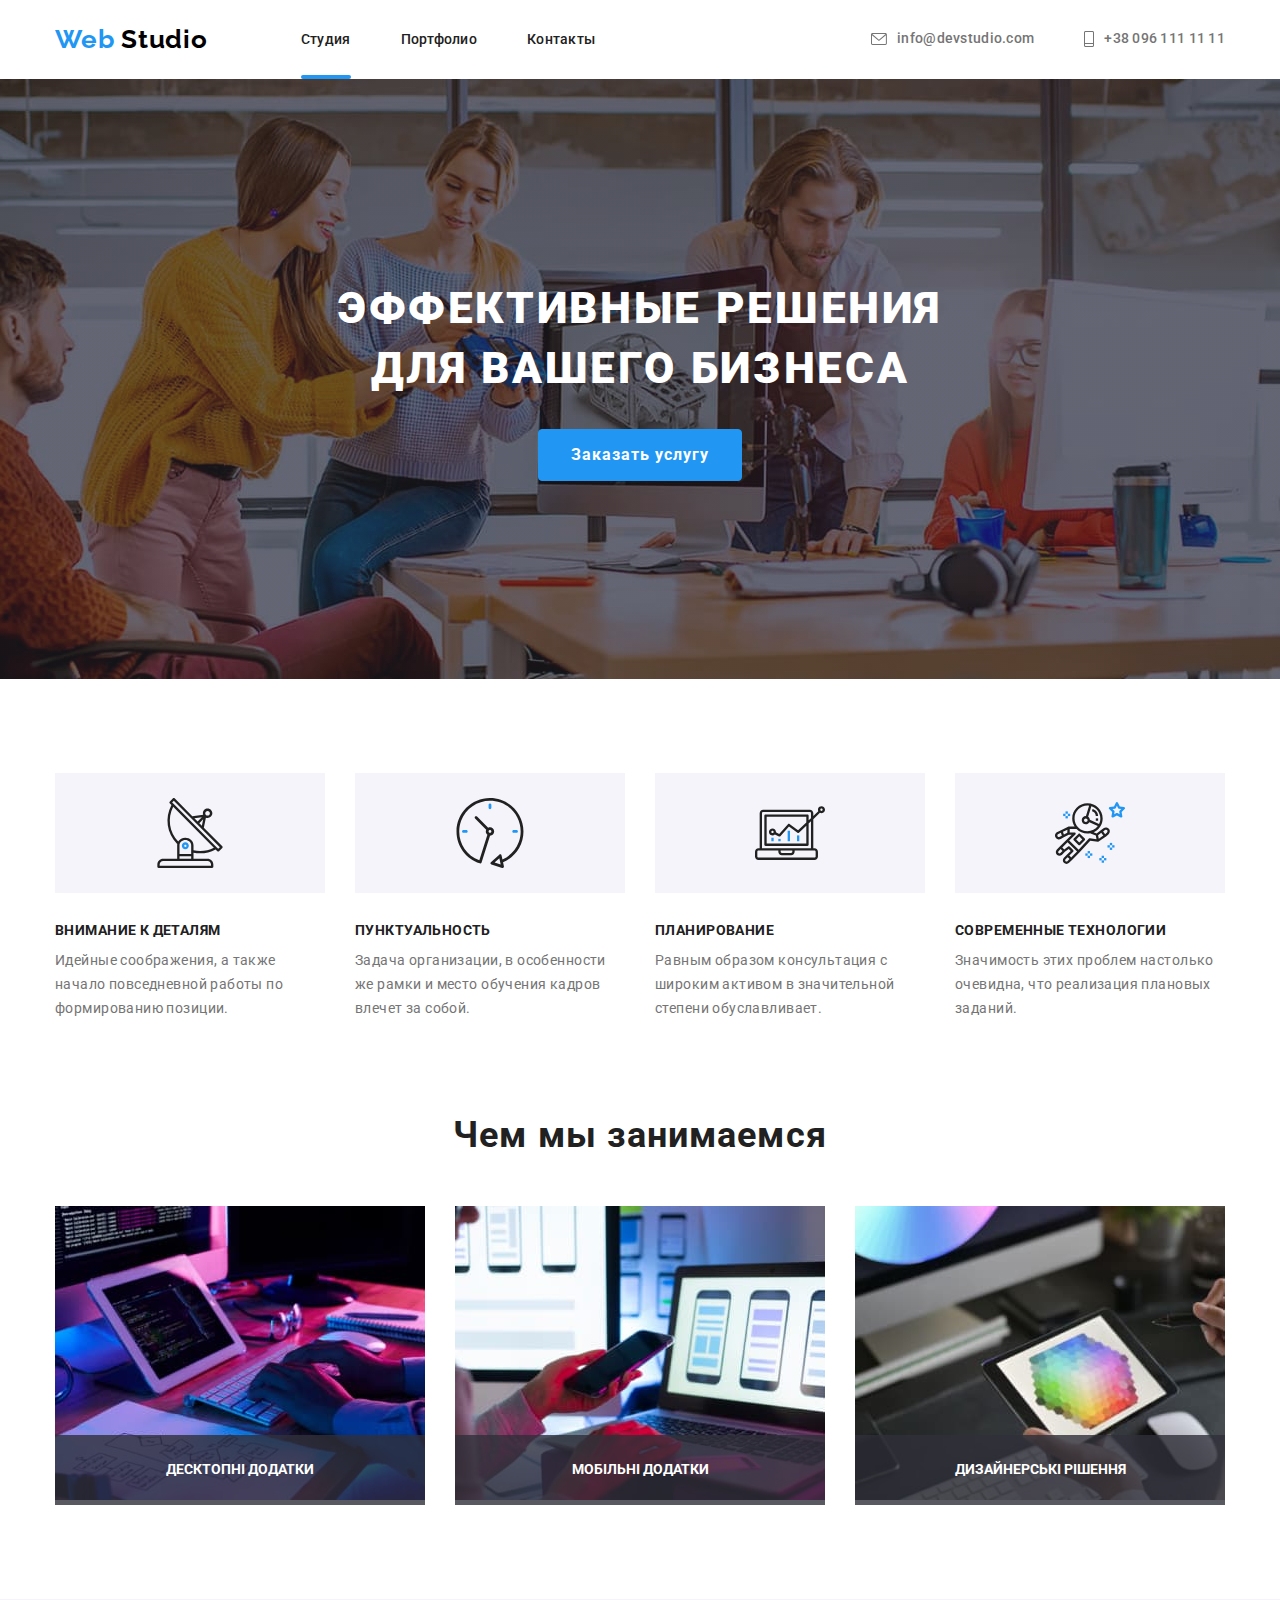
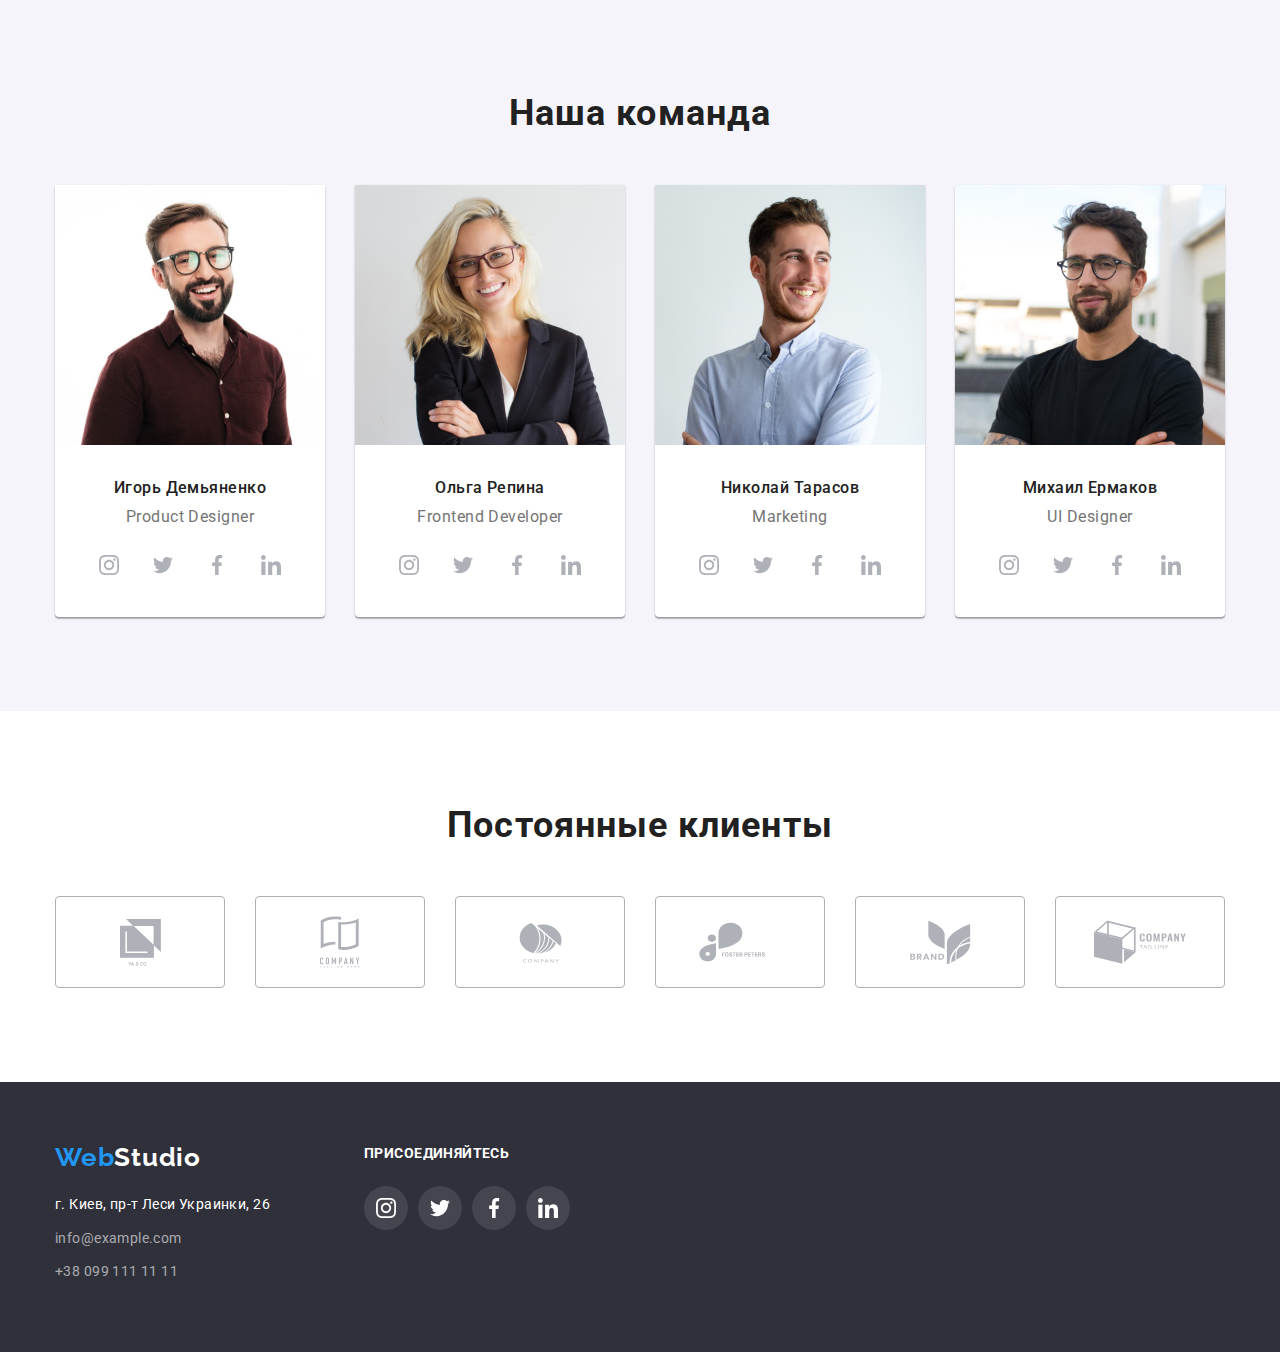
==== index.html @ 7e15a4eb "work with sass" ====
<!DOCTYPE html>
<html lang="ru">
<head>
    <meta charset="UTF-8">
    <meta http-equiv="X-UA-Compatible" content="IE=edge">
    <meta name="viewport" content="width=device-width, initial-scale=1.0">
    <title>Document</title>
    <link rel="preconnect" href="https://fonts.googleapis.com">
    <link rel="preconnect" href="https://fonts.gstatic.com" crossorigin>
    <link href="https://fonts.googleapis.com/css2?family=Raleway:wght@700&family=Roboto:wght@400;500;700;900&display=swap"
        rel="stylesheet">
    <link rel="stylesheet" href="https://cdnjs.cloudflare.com/ajax/libs/modern-normalize/1.1.0/modern-normalize.min.css">

    <link rel="stylesheet" href="./css/main.min.css">
    <link rel="stylesheet" href="./css/styles.css">
    <!-- <link rel="stylesheet" href="./sass/_header.scss">
    <link rel="stylesheet" href="./sass/main.scss">
    <link rel="stylesheet" href="./sass/_footer.scss"> -->
</head>
<body class="font">
    <header class="page-header">
        <div class="container page-header-container">
            <nav class="page-nav">
            
                <a class="link logo" href="index.html">Web <span class="logo-accent">Studio</span></a>
            
                <ul class="list menu ">
                    <li class="menu-item">
                        <a class="link menu-link menu-link-hover" href="index.html">Студия</a>
                    </li>
                    <li class="menu-item">
                        <a class="link menu-link" href="portfolio.html">Портфолио</a>
                    </li>
                    <li class="menu-item">
                        <a class="link menu-link" href="">Контакты</a>
                    </li>
                </ul>
            
            </nav>
            
            <ul class="list menu-address">
                <li class="menu-address-item">
                    <a class="link contact-item" href="mailto:info@devstudio.com"> <svg class="mail-icon" width="16" height="12">
                        <use href="./images/sprite.svg#icon-envelope-hover"></use>
                    </svg> info@devstudio.com
                        
                    </a>
                </li>
                <li>
                    <a class="link contact-item" href="tel:+380961111111"> <svg class="phone-icon" width="10" height="16">
                        <use href="./images/sprite.svg#icon-Vector"></use>
                    </svg>+38 096 111 11 11
                        
                    </a>
                </li>
            </ul>
        </div>
        
    
    
    </header>

    <main>
        

        <section class="hero hero-backgroung-color">
            <div class="container">
                <h1 class="hero-title">Эффективные решения для вашего бизнеса</h1>
                <button class="model-btn" type="button" data-modal-open>Заказать услугу</button>
            </div>
            
        </section>

        <section class="advantages-section">
            <div class="container">
                <h2 hidden class="section-main-title">Преимущества</h2>
                <ul class="list advantages-main-list">
                    <li class="advantages-list icon-network">
                        <h3 class="advantages-title">Внимание к деталям</h3>
                        <p class="advantages-text">Идейные соображения, а также начало повседневной работы по формированию позиции.
                        </p>
                    </li>
                    <li class="advantages-list icon-clock">
                        <h3 class="advantages-title">Пунктуальность</h3>
                        <p class="advantages-text">Задача организации, в особенности же рамки и место обучения кадров влечет за
                            собой.</p>
                    </li>
                    <li class="advantages-list icon-notebook">
                        <h3 class="advantages-title">Планирование</h3>
                        <p class="advantages-text">Равным образом консультация с широким активом в значительной степени
                            обуславливает.</p>
                    </li>
                    <li class="advantages-list icon-astronaut">
                        <h3 class="advantages-title">Современные технологии</h3>
                        <p class="advantages-text">Значимость этих проблем настолько очевидна, что реализация плановых заданий.</p>
                    </li>
                </ul>
            </div>
         
        </section>
       

        <section class="duties-section">
            <div class="container">
                <h2 class="section-main-title">Чем мы занимаемся</h2>
                <ul class="list duties-list">

                    <li class="what-we-do">
                        <div class="what-we-do1">
                            <img src="./images/services/on-paper.jpg" alt="на бумаге" width="370" height="294">
                            <p class="what-we-do-overlay">
                                Десктопні додатки
                            </p>
                        </div>
                       
                    </li>


                    <li class="what-we-do">
                        <div class="what-we-do1">
                            <img src="./images/services/on-notebook.jpg" alt="на ноутбуке" width="370" height="294">
                            <p class="what-we-do-overlay">
                            Мобільні додатки
                            </p>
                        </div>
                        
                        
                    </li>



                    <li class="what-we-do">
                        <div class="what-we-do1">
                            <img src="./images/services/on-tablet.jpg" alt="на планшете" width="370" height="294">
                            <p class="what-we-do-overlay">
                                Дизайнерські рішення
                            </p>
                        </div>
                       
                    </li>
                </ul>
            </div>
            
        </section>

        <section class="team-section section">
            <div class="container">
                <h2 class="section-main-title">Наша команда</h2>
                <ul class="list team-list">
                    <li class="team-list-shadow">
                        <img class="team-img" src="./images/team/igor-demyanenko.jpg" alt="фото игорь демьяненко" width="270" height="260">
                        <div class="team-description">
                            <h3 class="team-title">Игорь Демьяненко</h3>
                            <p class="job-title" lang="en">Product Designer</p>
                            <ul class="social-list list">
                                <li class="social-list-item">
                                    <a href="" class="social-list-link">
                                        <svg class="social-list-icon" width="20" height="20">
                                            <use href="./images/sprite.svg#icon-instagram-2"></use>
                                        </svg>
                                    </a>
                                </li>
                                <li class="social-list-item">
                                    <a href="" class="social-list-link">
                                        <svg class="social-list-icon" width="20" height="20">
                                            <use href="./images/sprite.svg#icon-twitter-1"></use>
                                        </svg>
                                    </a>
                                </li>
                                <li class="social-list-item">
                                    <a href="" class="social-list-link">
                                        <svg class="social-list-icon" width="20" height="20">
                                            <use href="./images/sprite.svg#icon-facebook-1"></use>
                                        </svg>
                                    </a>
                                </li>
                                <li class="social-list-item">
                                    <a href="" class="social-list-link">
                                        <svg class="social-list-icon" width="20" height="20">
                                            <use href="./images/sprite.svg#icon-linkedin-1"></use>
                                        </svg>
                                    </a>
                                </li>
                            </ul>
                        </div>
                    </li>
                    <li class="team-list-shadow">
                        <img class="team-img" src="./images/team/olga-repina.jpg" alt="фото ольга репина" width="270" height="260">
                        <div class="team-description">
                            <h3 class="team-title">Ольга Репина</h3>
                            <p class="job-title" lang="en">Frontend Developer</p>
                            <ul class="social-list list">
                                <li class="social-list-item">
                                    <a href="" class="social-list-link">
                                        <svg class="social-list-icon" width="20" height="20">
                                            <use href="./images/sprite.svg#icon-instagram-2"></use>
                                        </svg>
                                    </a>
                                </li>
                                <li class="social-list-item">
                                    <a href="" class="social-list-link">
                                        <svg class="social-list-icon" width="20" height="20">
                                            <use href="./images/sprite.svg#icon-twitter-1"></use>
                                        </svg>
                                    </a>
                                </li>
                                <li class="social-list-item">
                                    <a href="" class="social-list-link">
                                        <svg class="social-list-icon" width="20" height="20">
                                            <use href="./images/sprite.svg#icon-facebook-1"></use>
                                        </svg>
                                    </a>
                                </li>
                                <li class="social-list-item">
                                    <a href="" class="social-list-link">
                                        <svg class="social-list-icon" width="20" height="20">
                                            <use href="./images/sprite.svg#icon-linkedin-1"></use>
                                        </svg>
                                    </a>
                                </li>
                            </ul>
                        </div>
                    </li>
                    <li class="team-list-shadow">
                        <img class="team-img" src="./images/team/nikolay-tarasov.jpg" alt="фото николаи тарасов" width="270" height="260">
                        <div class="team-description">
                            <h3 class="team-title">Николай Тарасов</h3>
                            <p class="job-title" lang="en">Marketing</p>
                            <ul class="social-list list">
                                <li class="social-list-item">
                                    <a href="" class="social-list-link">
                                        <svg class="social-list-icon" width="20" height="20">
                                            <use href="./images/sprite.svg#icon-instagram-2"></use>
                                        </svg>
                                    </a>
                                </li>
                                <li class="social-list-item">
                                    <a href="" class="social-list-link">
                                        <svg class="social-list-icon" width="20" height="20">
                                            <use href="./images/sprite.svg#icon-twitter-1"></use>
                                        </svg>
                                    </a>
                                </li>
                                <li class="social-list-item">
                                    <a href="" class="social-list-link">
                                        <svg class="social-list-icon" width="20" height="20">
                                            <use href="./images/sprite.svg#icon-facebook-1"></use>
                                        </svg>
                                    </a>
                                </li>
                                <li class="social-list-item">
                                    <a href="" class="social-list-link">
                                        <svg class="social-list-icon" width="20" height="20">
                                            <use href="./images/sprite.svg#icon-linkedin-1"></use>
                                        </svg>
                                    </a>
                                </li>
                            </ul>
                        </div>
                    </li>
                    <li class="team-list-shadow">
                        <img class="team-img" src="./images/team/mikhail-ermakov.jpg" alt="фото михаил ермаков" width="270" height="260">
                        <div class="team-description">
                            <h3 class="team-title">Михаил Ермаков</h3>
                            <p class="job-title" lang="en">UI Designer</p>
                            <ul class="social-list list">
                                <li class="social-list-item">
                                    <a href="" class="social-list-link">
                                        <svg class="social-list-icon" width="20" height="20">
                                            <use href="./images/sprite.svg#icon-instagram-2"></use>
                                        </svg>
                                    </a>
                                </li>
                                <li class="social-list-item">
                                    <a href="" class="social-list-link">
                                        <svg class="social-list-icon" width="20" height="20">
                                            <use href="./images/sprite.svg#icon-twitter-1"></use>
                                        </svg>
                                    </a>
                                </li>
                                <li class="social-list-item">
                                    <a href="" class="social-list-link">
                                        <svg class="social-list-icon" width="20" height="20">
                                            <use href="./images/sprite.svg#icon-facebook-1"></use>
                                        </svg>
                                    </a>
                                </li>
                                <li class="social-list-item">
                                    <a href="" class="social-list-link">
                                        <svg class="social-list-icon" width="20" height="20">
                                            <use href="./images/sprite.svg#icon-linkedin-1"></use>
                                        </svg>
                                    </a>
                                </li>
                            </ul>
                        </div>
                    </li>
                </ul>
            </div>
            
        </section>


        <section class="clients-section">
            <div class="container">
                <h2 class="section-main-title">Постоянные клиенты</h2>
                <ul class="clients-list list">
                    <li class="clients-list-logo">
                        <a href="" class="clients-list-link">
                            <svg class="clients-list-icon" width="41" height="47">
                                <use href="./images/sprite.svg#icon-Union"></use>
                            </svg>
                        </a>
                    </li>
                    <li class="clients-list-logo">
                        <a href="" class="clients-list-link">
                            <svg class="clients-list-icon" width="40" height="52">
                                <use href="./images/sprite.svg#icon-group"></use>
                            </svg>
                        </a>
                    </li>
                    <li class="clients-list-logo">
                        <a href="" class="clients-list-link">
                            <svg class="clients-list-icon" width="43" height="41">
                                <use href="./images/sprite.svg#icon-group-1"></use>
                            </svg>
                        </a>
                    </li>
                    <li class="clients-list-logo">
                        <a href="" class="clients-list-link">
                            <svg class="clients-list-icon" width="84" height="40">
                                <use href="./images/sprite.svg#icon-group-2"></use>
                            </svg>
                        </a>
                    </li>
                    <li class="clients-list-logo">
                        <a href="" class="clients-list-link">
                            <svg class="clients-list-icon" width="63" height="45">
                                <use href="./images/sprite.svg#icon-group-3"></use>
                            </svg>
                        </a>
                    </li>
                    <li class="clients-list-logo">
                        <a href="" class="clients-list-link">
                            <svg class="clients-list-icon" width="94" height="44">
                                <use href="./images/sprite.svg#icon-Object"></use>
                            </svg>
                        </a>
                    </li>
                </ul>
            </div>
            
        </section>

    </main>


    <footer class="color">
        <div class="container container-footer">
            <div class="container-footer-list">
                <a class="link logo logo-footer" href="index.html">Web<span class="logo-accent-footer">Studio</span></a>
                
                <address>
                    <ul class="list">
                
                        <li class="list-footer">
                            <a class="link address" href="https://goo.gl/maps/79wJ6iFCeuB7EtHP7" target="_blank" rel="noopener noreferrer">г. Киев, пр-т Леси
                                Украинки, 26</a>
                        </li>
                        <li class="list-footer">
                            <a class="link contact-phone-number" href="mailto:info@example.com">info@example.com</a>
                        </li>
                        <li class="list-footer">
                            <a class="link contact-phone-number" href="tel:+380991111111">+38 099 111 11 11</a>
                        </li>
                    </ul>
                </address>
            </div>

            <div class="container-footer-icons">
                <h3 class="footer-title">присоединяйтесь</h3>
                <ul class="footer-social-list list">
                    <li class="footer-social-item">
                        <a href="" class="footer-social-link">
                            <svg class="footer-social-icon" width="20" height="20">
                                <use href="./images/sprite.svg#icon-instagram-2"></use>
                            </svg>
                        </a>
                    </li>
                    <li class="footer-social-item">
                        <a href="" class="footer-social-link">
                            <svg class="footer-social-icon" width="20" height="20">
                                <use href="./images/sprite.svg#icon-twitter-1"></use>
                            </svg>
                        </a>
                    </li>
                    <li class="footer-social-item">
                        <a href="" class="footer-social-link">
                            <svg class="footer-social-icon" width="20" height="20">
                                <use href="./images/sprite.svg#icon-facebook-1"></use>
                            </svg>
                        </a>
                    </li>
                    <li class="footer-social-item">
                        <a href="" class="footer-social-link">
                            <svg class="footer-social-icon" width="20" heigth="20"> 
                                <use href="./images/sprite.svg#icon-linkedin-1"></use>
                            </svg>
                        </a>
                    </li>
                </ul>
            </div>
            
        </div>


        
        
        
       
    </footer>


<div class="backdrop is-hidden" data-modal>
    <div class="modal">
        <button type="button" class="modal-close-btn" data-modal-close>
            <svg class="modal-close-btn-icon" width="11" height="11">
                <use href="./images/sprite.svg#icon-Vector-1"></use>
            </svg>
        </button>
        <form class="modal-form">
            <p class="modal-form-text">Залиште свої дані, ми вам передзвонимо</p>
            <label class="modal-form-field">
                <span class="modal-form-input-desc">Ім'я</span>
                <span class="modal-form-input-wrapper">
                    <input type="text" name="user-name" class="modal-form-input" required pattern="^[a-zA-Za-яА-Я]+" minlength="2">
                    <svg class="modal-form-icon" width="12" height="12">
                        <use href="./images/sprite.svg#icon-name-icon-final"></use>
                    </svg>
                </span>
            </label>
            <label class="modal-form-field">
                <span class="modal-form-input-desc">Телефон</span>
               <span class="modal-form-input-wrapper">
                    <input type="tel" name="user-phone" class="modal-form-input" required pattern="[0-9]{3}-[0-9]{3}-[0-9]{2}-[0-9]{2}"
                        title="xxx-xxx-xx-xx">
                    <svg class="modal-form-icon" width="13" height="13">
                        <use href="./images/sprite.svg#icon-phone-icon"></use>
                    </svg>
                </span>
            </label>
            <label class="modal-form-field">
                <span class="modal-form-input-desc">Пошта</span>
                <span class="modal-form-input-wrapper">
                    <input type="mail" name="user-mail" class="modal-form-input" required>
                    <svg class="modal-form-icon" width="15" height="12">
                        <use href="./images/sprite.svg#icon-mail-icon"></use>
                    </svg>
                </span>
            </label>
            <label class="modal-form-field">
                <span class="modal-form-input-desc">Коментар</span>
                <textarea 
                name="user-message"   
                class="modal-form-message" 
                placeholder="Bведіть текст"></textarea>
            </label>
            <input id="user-policy" type="checkbox" name="user-policy" class="modal-form-check visually-hidden">
            <label for="user-policy" class="modal-form-check-desc"><span class="modal-form-decs-policy">Погоджуюся з розсилкою та приймаю&nbsp;</span>  <a class="modal-form-desc-policy-link" href="">Умови договору</a> </label>
            <button type="submit" class="modal-form-submit">Відправити</button>
        </form>
    </div>
</div>



<script src="./css/js/model.js"></script>


</body>
</html>
---- css/main.min.css ----
.visually-hidden{position:absolute;width:1px;height:1px;margin:-1px;padding:0;overflow:hidden;border:0;clip:rect(0 0 0)}.list{list-style:none}.link{text-decoration:none}h1,h2,h3,h4,p{margin-top:0;margin-bottom:0}ul,ol{margin-bottom:0;margin-top:0;padding-left:0}button{cursor:pointer}.container{width:1200px;margin-left:auto;margin-right:auto;padding-left:15px;padding-right:15px}.model-btn{font-style:normal;font-weight:700;font-size:16px;line-height:30px;letter-spacing:0.06em;background:#2196F3;color:#FFFFFF;border-radius:4px;border:1px solid #2196F3;cursor:pointer;padding-left:32px;padding-right:32px;padding-top:10px;padding-bottom:10px;transition:background-color 250ms cubic-bezier(0.4, 0, 0.2, 1),color 250ms cubic-bezier(0.4, 0, 0.2, 1),box-shadow 0px 4px 4px rgba(0,0,0,0.15)}.model-btn:hover,.model-btn:focus{background-color:#188CE8;color:white;box-shadow:0px 4px 4px rgba(0,0,0,0.15);border-radius:4px}
/*# sourceMappingURL=main.min.css.map */
---- css/styles.css ----
/* header */

.font {
font-family: 'Roboto', sans-serif;
}

.page-header-container {
    display: flex;
    align-items: center;
    padding-top: 24px;
    padding-bottom: 24px;
}

.page-header-portfolio {
    border: 1px solid #ECECEC;
}

.page-nav {
    display: flex;
    align-items: center;
}

.menu {
    display: flex;
    align-items: center;
}

.menu-item:not(:last-child) {
    margin-right: 50px;
}



.logo {
    font-family: 'Raleway',sans-serif;
    font-style: normal;
    font-weight: 700;
    font-size: 26px;
    line-height: 1.19;
    letter-spacing: 0.03em;
    color: #2196F3;
    margin-right: 93px;
}

.logo-accent {
    
        font-style: normal;
        font-weight: 700;
        font-size: 26px;
        line-height: 1.19;
        letter-spacing: 0.03em;
        color: #000000;
}

.menu-link {
    position: relative;
        font-style: normal;
        font-weight: 500;
        font-size: 14px;
        line-height: 1.14;
        letter-spacing: 0.02em;
        color: #212121;
        transition: color 250ms cubic-bezier(0.4, 0, 0.2, 1);
        padding-top: 32px;
        padding-bottom: 32px;

}

.menu-link::after {
    position: absolute;
    opacity: 0;
    content: "";
    width: 100%;
    height: 4px;
    border-radius: 2px;
    bottom: 0;
    left: 0;
    background-color: #2196F3;
    transition: opacity 250ms cubic-bezier(0.4, 0, 0.2, 1);

}

.menu-link:hover,
.menu-link:focus {
    color: #2196F3;
}

.menu-link-hover::after {
    opacity: 1;
}



.contact-phone-number-header {
    
    font-family: 'Roboto';
        font-style: normal;
        font-weight: 500;
        font-size: 14px;
        line-height: 16px;
        letter-spacing: 0.02em;
        color: #757575;
}



.contact-item {
display: flex;
    align-items: center;
    font-style: normal;
    font-weight: 500;
    font-size: 14px;
    line-height: 1.14;
    letter-spacing: 0.02em;
    color: #757575;
    transition: color 250ms cubic-bezier(0.4, 0, 0.2, 1);
}

.contact-item:hover,
.contact-item:focus {
    color: #2196F3;
}

.menu-address {
    margin-left: auto;
    display: flex;
    align-items: center;  
 
}

.menu-address-item {
    display: flex;
}

.menu-address :not(:last-child) {
    margin-right: 50px;
}


.mail-icon {
    margin-right: 10px;
    fill: currentColor
}

.phone-icon {
    margin-right: 10px;
    fill: currentColor     
}

/* Modal window */

.backdrop {
    position: fixed;
    top: 0;
    left: 0;
    /* position: fixed;
    top: 50%;
    left: 50%; */
    z-index: 100;

    width: 100%;
    height: 100%;
    /* transform: translate(-50%, -50%); */
   

    background-color: rgba(0, 0, 0, 0.2);
    transition: opacity 250ms cubic-bezier(0.4, 0, 0.2, 1),
    visibility 250ms cubic-bezier(0.4, 0, 0.2, 1);
    
  
}

.backdrop.is-hidden {
    opacity: 0;
    pointer-events: none;
    visibility: hidden;
}

.modal {
    position: absolute;
    top: 50%;
    left: 50%;
    transform: translate(-50%, -50%);
    width: 528px;
    height: 581px;
    background-color: #FFFFFF;
    box-shadow: 0px 1px 3px rgba(0, 0, 0, 0.12), 0px 1px 1px rgba(0, 0, 0, 0.14), 0px 2px 1px rgba(0, 0, 0, 0.2);
    border-radius: 4px;
    padding: 40px;
}

.modal-close-btn {
    position: absolute;
    top: 8px;
    right: 8px;
    display: flex;
    justify-content: center;
    align-items: center;
    width: 30px;
    height: 30px;
    border-radius: 50%;
    background: transparent;
    border: 1px solid rgba(0, 0, 0, 0.1);
    padding: 0;
}



.modal-close-btn:hover .modal-close-btn-icon,
.modal-close-btn:focus .modal-close-btn-icon {
    fill: #2196F3;
}

.modal-close-btn-icon {
    transition: fill 250ms cubic-bezier(0.4, 0, 0.2, 1);
}

.modal-form {
    display: flex;
    flex-direction: column;
}

.modal-form-text {
    font-family: 'Roboto';
        font-style: normal;
        font-weight: 700;
        font-size: 20px;
        line-height: 1.1;
        text-align: center;
        letter-spacing: 0.03em;
        color: #212121;
        margin-bottom: 12px;
}

.modal-form-message {
    font-family: 'Roboto';
    font-style: normal;
    font-weight: 400;
    font-size: 12px;
    line-height: 1.1;
    letter-spacing: 0.01em;
    resize: none;
    width: 100%;
    height: 120px;
    padding-left: 16px;
    padding-top: 12px;
    border: 1px solid rgba(33, 33, 33, 0.2);
    border-radius: 4px;
    transition: opacity 250ms cubic-bezier(0.4, 0, 0.2, 1),
            visibility 250ms cubic-bezier(0.4, 0, 0.2, 1);
}

.modal-form-message:focus {
    outline: none;
    border-color: #2196F3;
}

.modal-form-message::placeholder {
    color: rgba(117, 117, 117, 0.5);
}

.modal-form-check-desc::before {
    display: block;
    width: 16px;
    height: 15px;
    content: "";
    /* background: #2196F3; */
    border-radius: 2px;
    cursor: pointer;
    margin-left: 12px;
    margin-right: 7px;
    outline: 1px solid rgba(33, 33, 33, 0.2);
        border-radius: 4px;
    
}

.modal-form-check:checked + .modal-form-check-desc::before {
    background-color:#2196F3;
    background-image: url(../images/icons/check.svg);
    background-repeat: no-repeat;
    background-position: center;
    background-size: 11px 8px;
    
}

.modal-form-check:focus + .modal-form-check-desc::before {
    outline: 1px solid rgba(33, 33, 33, 0.2);
    border-radius: 4px;
}
   

/* .visually-hidden {
    position: absolute;
    width: 1px;
    height: 1px;
    margin: -1px;
    padding: 0;
    overflow: hidden;
    border: 0;
    clip: rect(0 0 0);
} */

.modal-form-check-desc {
    display: flex;
    align-items: center;
    margin-bottom: 30px;

}


.modal-form-decs-policy {
    font-family: 'Roboto';
        font-style: normal;
        font-weight: 400;
        font-size: 14px;
        line-height: 24px;
        /* identical to box height, or 171% */
    
        letter-spacing: 0.03em;
    
        color: #757575;
}

.modal-form-desc-policy-link {
    font-family: 'Roboto';
        font-style: normal;
        font-weight: 400;
        font-size: 14px;
        line-height: 24px;
        /* identical to box height, or 171% */
    
        letter-spacing: 0.03em;
        color: #2196F3;
}

.modal-form-submit {
    width: 200px;
    height: 50px;
    font-family: 'Roboto';
    font-style: normal;
    font-weight: 700;
    font-size: 16px;
    line-height: 1.8;
    border: 0;
    background: #2196F3;
    box-shadow: 0px 4px 4px rgba(0, 0, 0, 0.15);
    border-radius: 4px;
    color: #FFFFFF;
}

.modal-form-input-desc {
    display: block;
    font-family: 'Roboto';
    font-style: normal;
    font-weight: 400;
    font-size: 12px;
    line-height: 1.1;
    letter-spacing: 0.01em;
    color: #757575;
    margin-bottom: 4px;
}

.modal-form-input {
    width: 100%;
    height: 40px;
    border: 1px solid rgba(33, 33, 33, 0.2);
    border-radius: 4px;
    padding: 14px;
    padding-left: 42px;
    color: #000000;
    transition: opacity 250ms cubic-bezier(0.4, 0, 0.2, 1),
            visibility 250ms cubic-bezier(0.4, 0, 0.2, 1);
    

}

.modal-form-input:focus {
    outline: none;
    border-color: #2196F3;
}

.modal-form-input-wrapper {
    display: block;
    position: relative;
}

.modal-form-icon {
    position: absolute;
    top: 50%;
    left: 12px;
    transform: translateY(-50%);
    fill: #212121;
}

.modal-form-input:focus + .modal-form-icon {
    fill: #2196F3;
    
}



.modal-form-field {
    margin-bottom: 10px;
}

.modal-form-submit {
    align-self: center;
    font-style: normal;
        font-weight: 700;
        font-size: 16px;
        line-height: 30px;
        letter-spacing: 0.06em;
        background: #2196F3;
    
        color: #FFFFFF;
        border-radius: 4px;
        border: 1px solid #2196F3;
        cursor: pointer;
        padding-left: 32px;
        padding-right: 32px;
        padding-top: 10px;
        padding-bottom: 10px;
        transition: background-color 250ms cubic-bezier(0.4, 0, 0.2, 1), color 250ms cubic-bezier(0.4, 0, 0.2, 1), box-shadow 0px 4px 4px rgba(0, 0, 0, 0.15);
}

.modal-form-submit:hover,
.modal-form-submit:focus {
    background-color: #188CE8;
    color: white;
    box-shadow: 0px 4px 4px rgba(0, 0, 0, 0.15);
    border-radius: 4px;
}



/* hero */

.hero-backgroung-color {
    background-color: #C4C4C4;
    padding-top: 200px;
    padding-bottom: 200px;
    max-width: 1600px;
    height: 600px;
    margin-left: auto;
    margin-right: auto;
    background-position: center;
    background-size: cover;
    background-image:linear-gradient(rgba(47, 48, 58, 0.4), rgba(47, 48, 58, 0.4)),
     url(../images/background/background-img.jpg);

    
   
}

.hero {
    text-align: center;
}

/* .model-btn {
    
        font-style: normal;
        font-weight: 700;
        font-size: 16px;
        line-height: 30px;
        letter-spacing: 0.06em;
        background: #2196F3;
    
        color: #FFFFFF;
        border-radius: 4px;
        border: 1px solid #2196F3;
        cursor: pointer;
        padding-left: 32px;
        padding-right: 32px;
        padding-top: 10px;
        padding-bottom: 10px;
        transition: background-color 250ms cubic-bezier(0.4, 0, 0.2, 1), color 250ms cubic-bezier(0.4, 0, 0.2, 1), box-shadow 0px 4px 4px rgba(0, 0, 0, 0.15);
        
    
       
}

.model-btn:hover,
.model-btn:focus {
background-color: #188CE8;
color: white;
box-shadow: 0px 4px 4px rgba(0, 0, 0, 0.15);
border-radius: 4px;

} */

.hero-title {
    
        font-style: normal;
        font-weight: 900;
        font-size: 44px;
        line-height: 1.36;
        /* or 136% */
    
        text-align: center;
        letter-spacing: 0.06em;
        text-transform: uppercase;
    
        color: #FFFFFF;
        width: 696px;
        height: 120px;
        margin-left: auto;
    
        margin-right: auto;
        margin-bottom: 30px;

}

/* section-one */

.advantages-section {
    padding-top: 94px;
    padding-bottom: 94px;
}

.advantages-title {
    
        font-style: normal;
        font-weight: 700;
        font-size: 14px;
        line-height: 1.14;
        letter-spacing: 0.03em;
        text-transform: uppercase;
    
        color: #212121;
        margin-bottom: 10px;
        
       
}

.advantages-text {
    
        font-style: normal;
        font-weight: 400;
        font-size: 14px;
        line-height: 1.71;
        /* or 171% */
    
        letter-spacing: 0.03em;
    
        color: #757575;
}

.advantages-main-list {
    display: flex;
    justify-content: space-between;

}

.advantages-list::before {
    
    justify-content: space-between;
    width: 270px;
    content: " ";
    display: block;
    background-color: #F5F4FA;
        ;
    height: 120px;
    background-repeat: no-repeat;
    background-position: center;
    margin-bottom: 30px;
    
    
     
}


.advantages-list:not(:last-child) {
    margin-right: 30px;
}

.icon-network::before {
    background-image: url(../images/icons/icon-network.svg);
    
}

.icon-clock::before {
    background-image: url(../images/icons/icon-clock.svg);
}

.icon-notebook::before {
    background-image: url(../images/icons/icon-notebook.svg);
}

.icon-astronaut::before {
    background-image: url(../images/icons/icon-astronaut.svg);
}



/* section-two */

.duties-section {
    padding-top: 0px;
    padding-bottom: 94px;
    
}

.section-main-title {

    font-style: normal;
    font-weight: 700;
    font-size: 36px;
    line-height: 1.16;
    text-align: center;
    letter-spacing: 0.03em;
    margin-bottom: 50px;

    color: #212121;
}

.duties-list {
    display: flex;
    justify-content: space-between;
}



.what-we-do {
    position: relative;
}


.what-we-do-overlay {
    position: absolute;
    bottom: 0%;
    display: flex;
    justify-content: center;
    align-items: center;
    /* padding-top: 27px;
    padding-left: 95px; */
    width: 370px;
    height: 70px;
    background-color: rgba(47, 48, 58, 0.8);
    font-size: 14px;
    line-height: 1.14;
    color: #FFFFFF;
    text-transform: uppercase;
    font-weight: 700;
}


/* section-three */

.team-section {
    background-color: #F5F4FA;
    padding-top: 94px;
    padding-bottom: 94px;
   
}

.team-title {
    
        font-style: normal;
        font-weight: 500;
        font-size: 16px;
        line-height: 1.18;
        /* identical to box height */
    
        text-align: center;
        letter-spacing: 0.03em;
    
        color: #212121;
        margin-bottom: 10px;
}

.job-title {
    
        font-style: normal;
        font-weight: 400;
        font-size: 16px;
        line-height: 1.18;
        /* identical to box height */
    
        text-align: center;
        letter-spacing: 0.03em;
    
        color: #757575;
        margin-bottom: 16px;
}

.team-list {
    display: flex;
    justify-content: space-between;
}

.team-description {
    padding-top: 30px;
    padding-bottom: 30px;
}

.team-list-shadow {
    box-shadow: 0px 1px 3px rgba(0, 0, 0, 0.12), 0px 1px 1px rgba(0, 0, 0, 0.14), 0px 2px 1px rgba(0, 0, 0, 0.2);
        border-radius: 0px 0px 4px 4px;
        background: #FFFFFF;
}

.social-list {
    display: flex;
    justify-content: center;
    gap: 10px;
}

.social-list-link {
    display: flex;
    justify-content: center;
    align-items: center;
    width: 44px;
    height: 44px;
    border-radius: 50%;
    background-color: #FFFFFF;
    transition: background-color 250ms cubic-bezier(0.4, 0, 0.2, 1);
}

.social-list-link:hover,
.social-list-link:focus {
    background-color: #2196F3;
}

.social-list-icon {
    fill: #AFB1B8;
}

.social-list-link:hover .social-list-icon,
.social-list-link:focus .social-list-icon {
    fill: #FFFFFF;
    
}



/* clients */

.clients-section {
    background-color: #FFFFFF;
    padding-top: 94px;
    padding-bottom: 94px;
}

.clients-list {
    display: flex;
    justify-content: center;
    gap: 30px;
}

.clients-list-link {
    display: flex;
    content: " ";
    justify-content: center;
    align-items: center;

    width: 170px;
    height: 92px;
    border: 1px solid #AFB1B8;
    border-radius: 4px;
    transition: border-color 250ms cubic-bezier(0.4, 0, 0.2, 1);

}

.clients-list-icon {
    fill: #AFB1B8;
    transition: fill 250ms cubic-bezier(0.4, 0, 0.2, 1);
}

.clients-list-link:hover,
.clients-list-link:focus {
    border-color: #2196F3;
}

 .clients-list-link:hover .clients-list-icon,
 .clients-list-link:focus .clients-list-icon {
    fill: #2196F3;
}





/* footer */

.address {

    font-style: normal;
    font-weight: 400;
    font-size: 14px;
    line-height: 1.71;
    /* or 171% */

    letter-spacing: 0.03em;

    color: #FFFFFF;
    
}

.footer-title {
    font-family: 'Roboto';
        font-style: normal;
        font-weight: 700;
        font-size: 14px;
        line-height: 1.71;
        letter-spacing: 0.03em;
        text-transform: uppercase;
        margin-bottom: 20px;
    
        color: #FFFFFF;
}

.container-footer-list {
    
    margin-right: 70px;
    /* padding-top: 60px;
    padding-bottom: 60px; */

}

.container-footer {
    display: flex;
}


.container-footer-icons {
  /* padding-top: 72px; 
  padding-bottom: 100px;  */

}

.footer-social-list {
    display: flex;
    justify-content: left;
    gap: 10px;
}

.footer-social-link {
    display: flex;
    justify-content: center;
    align-items: center;
    width: 44px;
    height: 44px;
    border-radius: 50%;
    background-color: rgba(255, 255, 255, 0.1);
    transition: background-color 250ms cubic-bezier(0.4, 0, 0.2, 1);
}

.footer-social-icon {
    fill: #FFFFFF;
}

.footer-social-link:hover,
.footer-social-link:focus {
    background-color: #2196F3;
}







/* портфолио */

.header-portfolio {
    margin-bottom: 0;
    border: 1px solid #ECECEC;
}

.items-menu {
    display: flex;
    justify-content: center;
    margin-bottom: 50px;


}

.list-items-menu:not(:last-child) {
    margin-right: 8px;
}
.list-items-menu {
    margin-left: 0;
    margin-right: 0;
   
}


.section-portfolio {
    padding-top: 94px;
    padding-bottom: 94px;

    margin-left: auto;
    margin-right: auto;
}

.items-menu-two {
    display: flex;
    flex-wrap: wrap;
    gap: 30px;
    

    
}

.items-menu-two-flex:nth-child(3n) {
   margin-right: 0;
    
} 



.items-menu-two-flex {
    display: block;
    width: 370px;
    border: 1px solid #EEEEEE;
    background: #FFFFFF;
    flex-basis: calc((100% - 60px) / 3);
    transition: box-shadow 250ms cubic-bezier(0.4, 0, 0.2, 1);
   
}

.items-menu-two-flex:hover,
.items-menu-two-flex:focus {
    box-shadow: 0px 1px 1px rgba(0, 0, 0, 0.12), 0px 4px 4px rgba(0, 0, 0, 0.06),
            1px 4px 6px rgba(0, 0, 0, 0.16);
}

.items-menu-link-wrapper:hover .overlay,
.items-menu-link-wrapper:focus .overlay {
    transform: translate(0, 0);
}

.overlay {
    position: absolute;
    top: 0;
    left: 0;
    width: 100%;
    overflow: auto;
    transform: translate(0, 100%);
    transition: transform 250ms cubic-bezier(0.4, 0, 0.2, 1);
    background-color:rgba(33, 150, 243, 0.9);
    font-family: 'Roboto';
        font-style: normal;
        font-weight: 400;
        font-size: 18px;
        line-height: 1.5;
        /* or 156% */
    
        letter-spacing: 0.03em;
    
        color: #FFFFFF;
        padding-left: 24px;
        padding-right: 24px;
        padding-top: 63px;
        padding-bottom: 63px;
}

.items-menu-flex-wrapper {
    position: relative;
    overflow: hidden;
}


.poster-title {

    font-family: 'Roboto';
        font-style: normal;
        font-weight: 700;
        font-size: 18px;
        line-height: 2;
        /* identical to box height, or 200% */
    
        letter-spacing: 0.06em;
    
        color: #212121;
}

.description-poster {

    font-family: 'Roboto';
        font-style: normal;
        font-weight: 400;
        font-size: 16px;
        line-height: 1.9;
        /* identical to box height, or 188% */
    
        letter-spacing: 0.03em;
        /* margin-bottom: 20px; */
    
        color: #757575;
        
}

.model-btn-portfolio {
    font-family: 'Roboto';
        font-style: normal;
        font-weight: 500;
        font-size: 16px;
        line-height: 1.62;
        /* identical to box height, or 162% */
    
        text-align: center;
        letter-spacing: 0.03em;
    
        color: #212121;;
        border-radius: 4px;
        border-color: #F5F4FA;
    transition: background-color 250ms cubic-bezier(0.4, 0, 0.2, 1),
        color 250ms cubic-bezier(0.4, 0, 0.2, 1),
        box-shadow 250ms cubic-bezier(0.4, 0, 0.2, 1);
}

.button-portfolio-first {
    width: 73px;
    height: 38px;
    background: #F5F4FA;
    border: 0px;
     /* box-shadow: 0px 3px 1px rgba(0, 0, 0, 0.1), 0px 1px 2px rgba(0, 0, 0, 0.08), 0px 2px 2px rgba(0, 0, 0, 0.12); */
     border-radius: 4px;
    
}

.button-portfolio-second {
    width: 128px;
    height: 38px;
    background: #F5F4FA;
    border-radius: 4px;
    border: 0px;
}

.button-portfolio-third {
    width: 145px;
    height: 38px;
    background: #F5F4FA;
    border-radius: 4px;
    border: 0px;
}

.button-portfolio-forth {
    width: 103px;
    height: 38px;
    background: #F5F4FA;
    border-radius: 4px;
    border: 0px;
}

.button-portfolio-fifth {
    width: 130px;
    height: 38px;
    background: #F5F4FA;
    border-radius: 4px;
    border: 0px;
}

.model-btn-portfolio:hover,
.model-btn-portfolio:focus {
    background-color: #2196F3;
    color: #FFFFFF;
    box-shadow: 0px 3px 1px rgba(0, 0, 0, 0.1), 0px 1px 2px rgba(0, 0, 0, 0.08), 0px 2px 2px rgba(0, 0, 0, 0.12);
}
    


.color {
    background-color: #2F303A;
    padding-top: 60px;
    padding-bottom: 60px;
   
}

/* .img-portfolio {
    flex-basis: auto;
    /* margin-bottom: 20px; */


.title-item-portfolio {
    font-family: 'Roboto';
        font-style: normal;
        font-weight: 700;
        font-size: 18px;
        line-height: 2;
        /* identical to box height, or 200% */
    
        letter-spacing: 0.06em;
        margin-bottom: 4px;
    
        color: #212121;
    
}

.title-description {
    padding-left: 24px;
    padding-right: 24px;
    padding-top: 20px;
    padding-bottom: 20px;
    border: 1px solid #EEEEEE;
    
   
}


.logo-accent-footer {
    color: #FFFFFF;
    font-style: normal;
        font-weight: 700;
        font-size: 26px;
        line-height: 1.19;
        
    
        letter-spacing: 0.03em;
}



.list-footer {
    margin-bottom: 9px;



}

.logo-footer {
    margin-bottom: 20px;
    display: flex;
}

.footer-social-link {
    transition: background-color 250ms cubic-bezier(0.4, 0, 0.2, 1);
}


.contact-phone-number {
    font-family: 'Roboto';
        font-style: normal;
        font-weight: 400;
        font-size: 14px;
        line-height: 24px;
        /* or 171% */
    
        letter-spacing: 0.03em;
    
        color: rgba(255, 255, 255, 0.6);
}
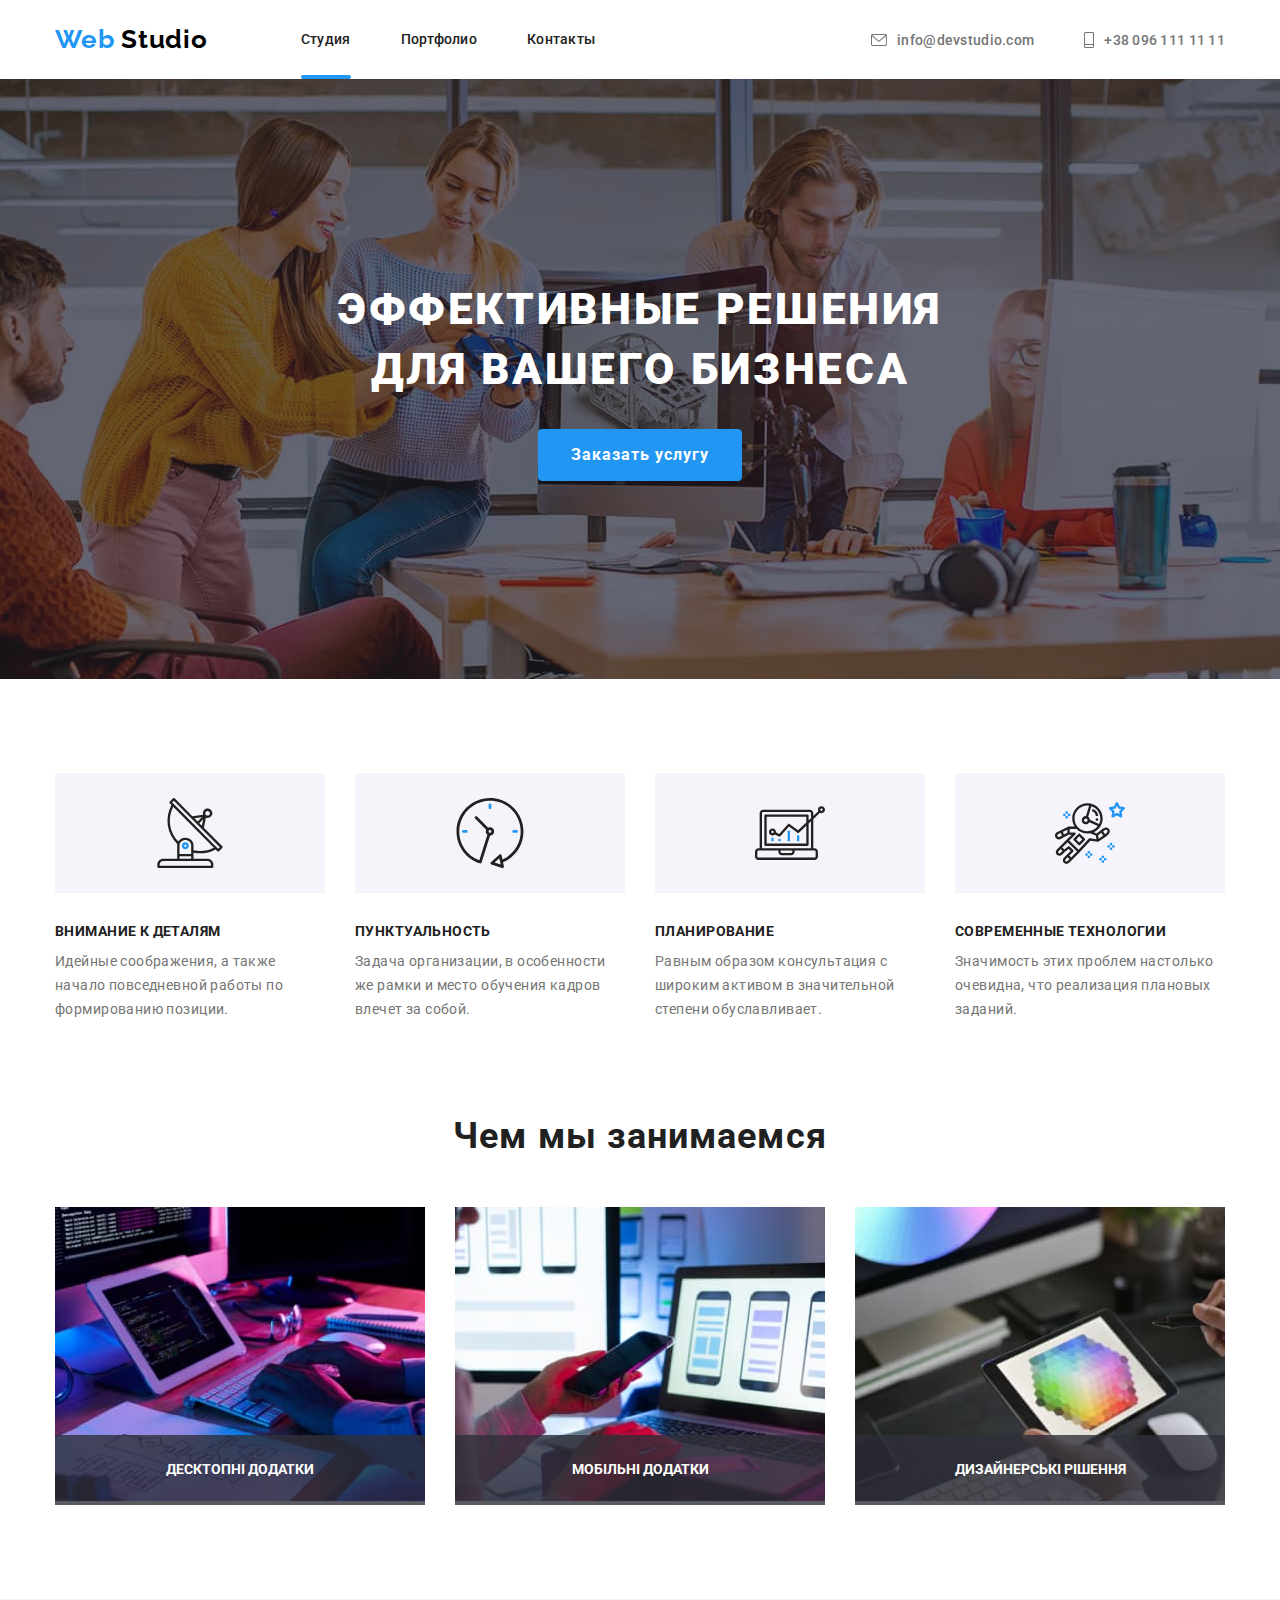
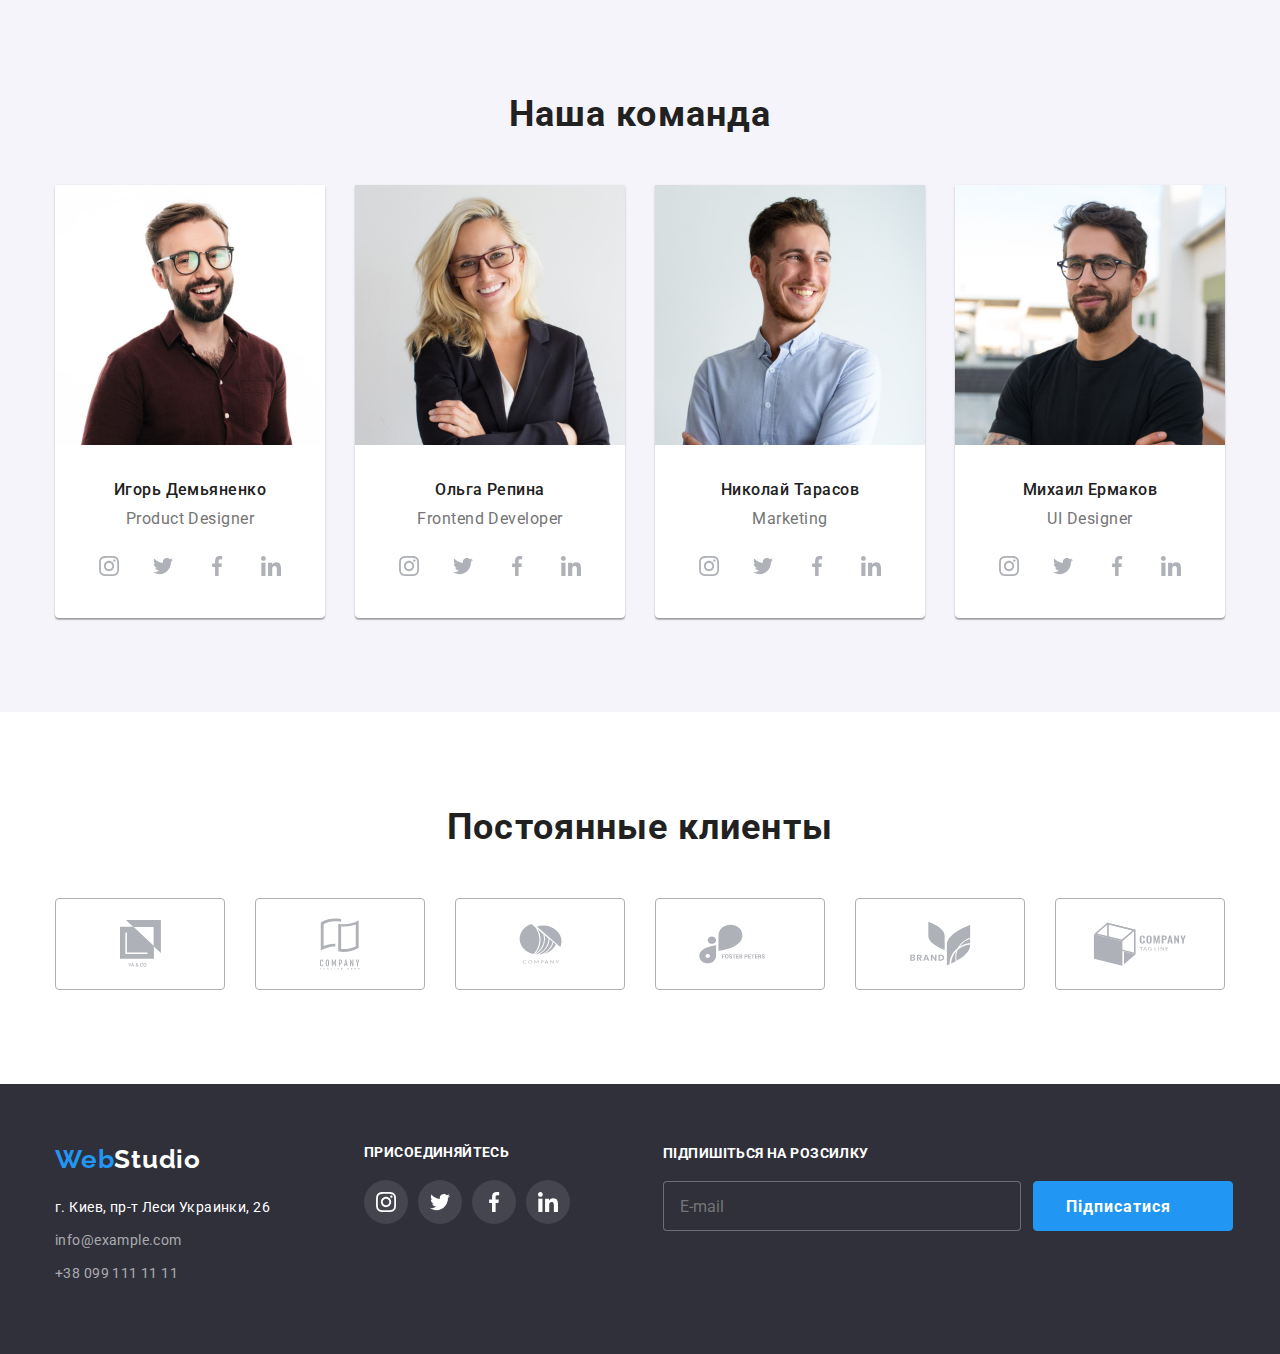
==== commit 8eaef4b3: "final-version" ====
--- a/index.html
+++ b/index.html
@@ -12,10 +12,7 @@
     <link rel="stylesheet" href="https://cdnjs.cloudflare.com/ajax/libs/modern-normalize/1.1.0/modern-normalize.min.css">
 
     <link rel="stylesheet" href="./css/main.min.css">
-    <link rel="stylesheet" href="./css/styles.css">
-    <!-- <link rel="stylesheet" href="./sass/_header.scss">
-    <link rel="stylesheet" href="./sass/main.scss">
-    <link rel="stylesheet" href="./sass/_footer.scss"> -->
+   
 </head>
 <body class="font">
     <header class="page-header">
@@ -25,29 +22,29 @@
                 <a class="link logo" href="index.html">Web <span class="logo-accent">Studio</span></a>
             
                 <ul class="list menu ">
-                    <li class="menu-item">
-                        <a class="link menu-link menu-link-hover" href="index.html">Студия</a>
-                    </li>
-                    <li class="menu-item">
-                        <a class="link menu-link" href="portfolio.html">Портфолио</a>
-                    </li>
-                    <li class="menu-item">
-                        <a class="link menu-link" href="">Контакты</a>
+                    <li class="menu__item">
+                        <a class="link menu__link menu__link_hover" href="index.html">Студия</a>
+                    </li>
+                    <li class="menu__item">
+                        <a class="link menu__link" href="portfolio.html">Портфолио</a>
+                    </li>
+                    <li class="menu__item">
+                        <a class="link menu__link" href="">Контакты</a>
                     </li>
                 </ul>
             
             </nav>
             
             <ul class="list menu-address">
-                <li class="menu-address-item">
-                    <a class="link contact-item" href="mailto:info@devstudio.com"> <svg class="mail-icon" width="16" height="12">
+                <li class="menu-address__item">
+                    <a class="link menu-address__link" href="mailto:info@devstudio.com"> <svg class="mail-icon" width="16" height="12">
                         <use href="./images/sprite.svg#icon-envelope-hover"></use>
                     </svg> info@devstudio.com
                         
                     </a>
                 </li>
                 <li>
-                    <a class="link contact-item" href="tel:+380961111111"> <svg class="phone-icon" width="10" height="16">
+                    <a class="link menu-address__link" href="tel:+380961111111"> <svg class="phone-icon" width="10" height="16">
                         <use href="./images/sprite.svg#icon-Vector"></use>
                     </svg>+38 096 111 11 11
                         
@@ -354,70 +351,87 @@
 
     </main>
 
-
-    <footer class="color">
+    <footer class="page-footer">
         <div class="container container-footer">
             <div class="container-footer-list">
                 <a class="link logo logo-footer" href="index.html">Web<span class="logo-accent-footer">Studio</span></a>
-                
+    
                 <address>
                     <ul class="list">
-                
-                        <li class="list-footer">
-                            <a class="link address" href="https://goo.gl/maps/79wJ6iFCeuB7EtHP7" target="_blank" rel="noopener noreferrer">г. Киев, пр-т Леси
+    
+                        <li class="list__item">
+                            <a class="link list__link_color" href="https://goo.gl/maps/79wJ6iFCeuB7EtHP7" target="_blank">г.
+                                Киев,
+                                пр-т Леси
                                 Украинки, 26</a>
                         </li>
-                        <li class="list-footer">
-                            <a class="link contact-phone-number" href="mailto:info@example.com">info@example.com</a>
+                        <li class="list__item">
+                            <a class="link list__link" href="mailto:info@example.com">info@example.com</a>
                         </li>
-                        <li class="list-footer">
-                            <a class="link contact-phone-number" href="tel:+380991111111">+38 099 111 11 11</a>
+                        <li class="list__item">
+                            <a class="link list__link" href="tel:+380991111111">+38 099 111 11 11</a>
                         </li>
                     </ul>
                 </address>
             </div>
-
+    
             <div class="container-footer-icons">
-                <h3 class="footer-title">присоединяйтесь</h3>
+                <h3 class="page-footer__title">присоединяйтесь</h3>
                 <ul class="footer-social-list list">
-                    <li class="footer-social-item">
-                        <a href="" class="footer-social-link">
-                            <svg class="footer-social-icon" width="20" height="20">
+                    <li>
+                        <a href="" class="footer-social-list__link">
+                            <svg class="footer-social-list__icon" width="20" heith="20">
                                 <use href="./images/sprite.svg#icon-instagram-2"></use>
                             </svg>
                         </a>
                     </li>
-                    <li class="footer-social-item">
-                        <a href="" class="footer-social-link">
-                            <svg class="footer-social-icon" width="20" height="20">
+                    <li>
+                        <a href="" class="footer-social-list__link">
+                            <svg class="footer-social-list__icon" width="20" heith="20">
                                 <use href="./images/sprite.svg#icon-twitter-1"></use>
                             </svg>
                         </a>
                     </li>
-                    <li class="footer-social-item">
-                        <a href="" class="footer-social-link">
-                            <svg class="footer-social-icon" width="20" height="20">
+                    <li>
+                        <a href="" class="footer-social-list__link">
+                            <svg class="footer-social-list__icon" width="20" heith="20">
                                 <use href="./images/sprite.svg#icon-facebook-1"></use>
                             </svg>
                         </a>
                     </li>
-                    <li class="footer-social-item">
-                        <a href="" class="footer-social-link">
-                            <svg class="footer-social-icon" width="20" heigth="20"> 
+                    <li>
+                        <a href="" class="footer-social-list__link">
+                            <svg class="footer-social-list__icon" width="20" heith="20">
                                 <use href="./images/sprite.svg#icon-linkedin-1"></use>
                             </svg>
                         </a>
                     </li>
                 </ul>
             </div>
-            
+            <div>
+                <p class="modal-form-text-footer">Підпишіться на розсилку</p>
+                <form class="modal-form-footer">
+    
+                    <label class="modal-form-field-footer">
+                        <input type="email" name="user-email" class="modal-form-input-footer" required pattern=".+@"
+                            minlength="2" placeholder="E-mail">
+                    </label>
+    
+                    <button type="submit" class="modal-form-submit-footer">Підписатися
+                        <svg class="modal-form-icon-footer" width="24" height="24">
+                            <use href="./images/sprite.svg#icon-icon-send"></use>
+                        </svg>
+                    </button>
+                </form>
+            </div>
+    
         </div>
-
-
-        
-        
-        
-       
+    
+    
+    
+    
+    
+    
     </footer>
 
 
--- a/css/main.min.css
+++ b/css/main.min.css
@@ -1,2 +1,2 @@
-.visually-hidden{position:absolute;width:1px;height:1px;margin:-1px;padding:0;overflow:hidden;border:0;clip:rect(0 0 0)}.list{list-style:none}.link{text-decoration:none}h1,h2,h3,h4,p{margin-top:0;margin-bottom:0}ul,ol{margin-bottom:0;margin-top:0;padding-left:0}button{cursor:pointer}.container{width:1200px;margin-left:auto;margin-right:auto;padding-left:15px;padding-right:15px}.model-btn{font-style:normal;font-weight:700;font-size:16px;line-height:30px;letter-spacing:0.06em;background:#2196F3;color:#FFFFFF;border-radius:4px;border:1px solid #2196F3;cursor:pointer;padding-left:32px;padding-right:32px;padding-top:10px;padding-bottom:10px;transition:background-color 250ms cubic-bezier(0.4, 0, 0.2, 1),color 250ms cubic-bezier(0.4, 0, 0.2, 1),box-shadow 0px 4px 4px rgba(0,0,0,0.15)}.model-btn:hover,.model-btn:focus{background-color:#188CE8;color:white;box-shadow:0px 4px 4px rgba(0,0,0,0.15);border-radius:4px}
+:root{--title-font-color: #212121;--transition-function: 250ms cubic-bezier(0.4, 0, 0.2, 1)}.visually-hidden{position:absolute;width:1px;height:1px;margin:-1px;padding:0;overflow:hidden;border:0;clip:rect(0 0 0)}.list{list-style:none}.link{text-decoration:none}h1,h2,h3,h4,p{margin-top:0;margin-bottom:0}ul,ol{margin-bottom:0;margin-top:0;padding-left:0}button{cursor:pointer}.container{width:1200px;margin-left:auto;margin-right:auto;padding-left:15px;padding-right:15px}.model-btn{font-style:normal;font-size:16px;font-weight:700;line-height:1.875;letter-spacing:0.06em;background:#2196F3;color:#FFFFFF;border-radius:4px;border:1px solid #2196F3;cursor:pointer;padding-left:32px;padding-right:32px;padding-top:10px;padding-bottom:10px;transition:background-color 250ms cubic-bezier(0.4, 0, 0.2, 1),color 250ms cubic-bezier(0.4, 0, 0.2, 1),box-shadow 0px 4px 4px rgba(0,0,0,0.15)}.model-btn:hover,.model-btn:focus{background-color:#188CE8;color:white;box-shadow:0px 4px 4px rgba(0,0,0,0.15);border-radius:4px}.font{font-family:'Roboto', sans-serif}.page-header-container{display:flex;align-items:center;padding-top:24px;padding-bottom:24px}.page-header-portfolio{border:1px solid #ECECEC}.page-nav{display:flex;align-items:center}.menu{display:flex;align-items:center}.menu__item:not(:last-child){margin-right:50px}.logo{font-family:'Raleway', sans-serif;font-style:normal;font-size:26px;font-weight:700;line-height:1.19231;letter-spacing:0.03em;color:#2196F3;margin-right:93px}.logo-accent{font-style:normal;font-size:26px;font-weight:700;line-height:1.19231;letter-spacing:0.03em;color:#000000}.menu__link{position:relative;font-style:normal;font-size:14px;font-weight:500;line-height:1.14286;letter-spacing:0.02em;color:var(--title-font-color);transition:color var(--transition-function);padding-top:32px;padding-bottom:32px}.menu__link::after{position:absolute;opacity:0;content:"";width:100%;height:4px;border-radius:2px;bottom:0;left:0;background-color:#2196F3;transition:opacity var(--transition-function)}.menu__link:hover,.menu__link:focus{color:#2196F3}.menu__link_hover::after{opacity:1}.contact-phone-number-header{font-family:'Roboto';font-style:normal;font-size:14px;font-weight:500;line-height:1.14286;letter-spacing:0.02em;color:#757575}.menu-address__link{display:flex;align-items:center;font-style:normal;font-size:14px;font-weight:500;line-height:1.14286;letter-spacing:0.02em;color:#757575;transition:color var(--transition-function)}.menu-address__link:hover,.menu-address__link:focus{color:#2196F3}.menu-address{margin-left:auto;display:flex;align-items:center}.menu-address :not(:last-child){margin-right:50px}.menu-address__item{display:flex}.mail-icon{margin-right:10px;fill:currentColor}.phone-icon{margin-right:10px;fill:currentColor}.hero-backgroung-color{background-color:#C4C4C4;padding-top:200px;padding-bottom:200px;max-width:1600px;height:600px;margin-left:auto;margin-right:auto;background-position:center;background-size:cover;background-image:linear-gradient(rgba(47,48,58,0.4), rgba(47,48,58,0.4)),url(../images/background/background-img.jpg)}.hero{text-align:center}.hero-title{font-style:normal;font-size:44px;font-weight:900;line-height:1.36364;text-align:center;letter-spacing:0.06em;text-transform:uppercase;color:#FFFFFF;width:696px;height:120px;margin-left:auto;margin-right:auto;margin-bottom:30px}.advantages-section{padding-top:94px;padding-bottom:94px}.advantages-title{font-style:normal;font-size:14px;font-weight:700;line-height:1.14286;letter-spacing:0.03em;text-transform:uppercase;color:var(--title-font-color);margin-bottom:10px}.advantages-text{font-style:normal;font-size:14px;font-weight:400;line-height:1.71429;letter-spacing:0.03em;color:#757575}.advantages-main-list{display:flex;justify-content:space-between}.advantages-list::before{justify-content:space-between;width:270px;content:" ";display:block;background-color:#F5F4FA;height:120px;background-repeat:no-repeat;background-position:center;margin-bottom:30px}.advantages-list:not(:last-child){margin-right:30px}.icon-network::before{background-image:url(../images/icons/icon-network.svg)}.icon-clock::before{background-image:url(../images/icons/icon-clock.svg)}.icon-notebook::before{background-image:url(../images/icons/icon-notebook.svg)}.icon-astronaut::before{background-image:url(../images/icons/icon-astronaut.svg)}.duties-section{padding-top:0px;padding-bottom:94px}.section-main-title{font-style:normal;font-size:36px;font-weight:700;line-height:1.16667;text-align:center;letter-spacing:0.03em;margin-bottom:50px;color:var(--title-font-color)}.duties-list{display:flex;justify-content:space-between}.what-we-do{position:relative}.what-we-do-overlay{position:absolute;bottom:0%;display:flex;justify-content:center;align-items:center;width:370px;height:70px;background-color:rgba(47,48,58,0.8);font-size:14px;line-height:1.14;color:#FFFFFF;text-transform:uppercase;font-weight:700}.team-section{background-color:#F5F4FA;padding-top:94px;padding-bottom:94px}.team-title{font-style:normal;font-size:16px;font-weight:500;line-height:1.1875;text-align:center;letter-spacing:0.03em;color:var(--title-font-color);margin-bottom:10px}.job-title{font-style:normal;font-size:16px;font-weight:400;line-height:1.1875;text-align:center;letter-spacing:0.03em;color:#757575;margin-bottom:16px}.team-list{display:flex;justify-content:space-between}.team-description{padding-top:30px;padding-bottom:30px}.team-list-shadow{box-shadow:0px 1px 3px rgba(0,0,0,0.12),0px 1px 1px rgba(0,0,0,0.14),0px 2px 1px rgba(0,0,0,0.2);border-radius:0px 0px 4px 4px;background:#FFFFFF}.social-list{display:flex;justify-content:center;gap:10px}.social-list-link{display:flex;justify-content:center;align-items:center;width:44px;height:44px;border-radius:50%;background-color:#FFFFFF;transition:background-color var(--transition-function)}.social-list-link:hover,.social-list-link:focus{background-color:#2196F3}.social-list-icon{fill:#AFB1B8}.social-list-link:hover .social-list-icon,.social-list-link:focus .social-list-icon{fill:#FFFFFF}.clients-section{background-color:#FFFFFF;padding-top:94px;padding-bottom:94px}.clients-list{display:flex;justify-content:center;gap:30px}.clients-list-link{display:flex;content:" ";justify-content:center;align-items:center;width:170px;height:92px;border:1px solid #AFB1B8;border-radius:4px;transition:border-color var(--transition-function)}.clients-list-link:hover,.clients-list-link:focus{border-color:#2196F3}.clients-list-icon{fill:#AFB1B8;transition:fill var(--transition-function)}.clients-list-link:hover .clients-list-icon,.clients-list-link:focus .clients-list-icon{fill:#2196F3}.list__link_color{font-style:normal;font-size:14px;font-weight:400;line-height:1.71429;letter-spacing:0.03em;color:#FFFFFF}.page-footer__title{font-family:'Roboto';font-style:normal;font-size:14px;font-weight:700;line-height:1.14286;letter-spacing:0.03em;text-transform:uppercase;margin-bottom:20px;color:#FFFFFF}.container-footer-list{margin-right:70px}.container-footer{display:flex}.footer-social-list{display:flex;justify-content:left;gap:10px}.footer-social-list__link{display:flex;justify-content:center;align-items:center;width:44px;height:44px;border-radius:50%;background-color:rgba(255,255,255,0.1);transition:background-color var(--transition-function)}.footer-social-list__link:hover,.footer-social-list__link:focus{background-color:#2196F3}.footer-social-list__icon{fill:#FFFFFF}.modal-form-footer{display:flex;align-items:flex-end;gap:12px}.modal-form-text-footer{font-family:'Roboto';font-style:normal;font-weight:700;font-size:14px;line-height:1.1;letter-spacing:0.03em;text-transform:uppercase;color:#FFFFFF;margin-top:2px;margin-bottom:20px;margin-left:93px}.modal-form-input-footer{width:358px;height:50px;border:1px solid rgba(255,255,255,0.3);border-radius:4px;padding-left:16px;background-color:#2F303A;color:rgba(255,255,255,0.6);margin-left:93px}.modal-form-submit-footer{display:flex;gap:10px;font-style:normal;width:200px;height:50px;font-weight:700;font-size:16px;line-height:30px;letter-spacing:0.06em;background:#2196F3;color:#FFFFFF;border-radius:4px;border:1px solid #2196F3;cursor:pointer;padding-left:32px;padding-right:32px;padding-top:10px;padding-bottom:10px;transition:background-color 250ms cubic-bezier(0.4, 0, 0.2, 1),color 250ms cubic-bezier(0.4, 0, 0.2, 1),box-shadow 0px 4px 4px rgba(0,0,0,0.15)}.modal-form-submit-footer:hover,.modal-form-submit-footer:focus{background-color:#188CE8;color:white;box-shadow:0px 4px 4px rgba(0,0,0,0.15);border-radius:4px}.modal-form-icon-footer{display:flex;justify-content:center;gap:10px}.backdrop{position:fixed;top:0;left:0;z-index:100;width:100%;height:100%;background-color:rgba(0,0,0,0.2);transition:opacity 250ms cubic-bezier(0.4, 0, 0.2, 1),visibility 250ms cubic-bezier(0.4, 0, 0.2, 1)}.backdrop.is-hidden{opacity:0;pointer-events:none;visibility:hidden}.modal{position:absolute;top:50%;left:50%;transform:translate(-50%, -50%);width:528px;height:581px;background-color:#FFFFFF;box-shadow:0px 1px 3px rgba(0,0,0,0.12),0px 1px 1px rgba(0,0,0,0.14),0px 2px 1px rgba(0,0,0,0.2);border-radius:4px;padding:40px}.modal-close-btn{position:absolute;top:8px;right:8px;display:flex;justify-content:center;align-items:center;width:30px;height:30px;border-radius:50%;background:transparent;border:1px solid rgba(0,0,0,0.1);padding:0}.modal-close-btn-icon{transition:fill 250ms cubic-bezier(0.4, 0, 0.2, 1)}.modal-close-btn:hover .modal-close-btn-icon,.modal-close-btn:focus .modal-close-btn-icon{fill:#2196F3}.modal-form{display:flex;flex-direction:column}.modal-form-text{font-family:'Roboto';font-style:normal;font-size:20px;font-weight:700;line-height:1.15;text-align:center;letter-spacing:0.03em;color:var(--title-font-color);margin-bottom:12px}.modal-form-message{font-family:'Roboto';font-style:normal;font-size:12px;font-weight:400;line-height:1.16667;letter-spacing:0.01em;resize:none;width:100%;height:120px;padding-left:16px;padding-top:12px;border:1px solid rgba(33,33,33,0.2);border-radius:4px;transition:opacity 250ms cubic-bezier(0.4, 0, 0.2, 1),visibility 250ms cubic-bezier(0.4, 0, 0.2, 1)}.modal-form-message:focus{outline:none;border-color:#2196F3}.modal-form-message::placeholder{color:rgba(117,117,117,0.5)}.modal-form-check-desc{display:flex;align-items:center;margin-bottom:30px}.modal-form-check-desc::before{display:block;width:16px;height:15px;content:"";border-radius:2px;cursor:pointer;margin-left:12px;margin-right:7px;outline:1px solid rgba(33,33,33,0.2);border-radius:4px}.modal-form-check:checked+.modal-form-check-desc::before{background-color:#2196F3;background-image:url(../images/icons/check.svg);background-repeat:no-repeat;background-position:center;background-size:11px 8px}.modal-form-check:focus+.modal-form-check-desc::before{outline:1px solid rgba(33,33,33,0.2);border-radius:4px}.modal-form-decs-policy{font-family:'Roboto';font-style:normal;font-size:14px;font-weight:400;line-height:1.71429;letter-spacing:0.03em;color:#757575}.modal-form-desc-policy-link{font-family:'Roboto';font-style:normal;font-size:14px;font-weight:400;line-height:1.71429;letter-spacing:0.03em;color:#2196F3}.modal-form-submit{width:200px;height:50px;font-family:'Roboto';font-style:normal;font-size:16px;font-weight:700;line-height:1.875;border:0;background:#2196F3;box-shadow:0px 4px 4px rgba(0,0,0,0.15);border-radius:4px;color:#FFFFFF}.modal-form-input-desc{display:block;font-family:'Roboto';font-style:normal;font-size:12px;font-weight:400;line-height:1.16667;letter-spacing:0.01em;color:#757575;margin-bottom:4px}.modal-form-input{width:100%;height:40px;border:1px solid rgba(33,33,33,0.2);border-radius:4px;padding:14px;padding-left:42px;color:#000000;transition:opacity 250ms cubic-bezier(0.4, 0, 0.2, 1),visibility 250ms cubic-bezier(0.4, 0, 0.2, 1)}.modal-form-input:focus{outline:none;border-color:#2196F3}.modal-form-input-wrapper{display:block;position:relative}.modal-form-icon{position:absolute;top:50%;left:12px;transform:translateY(-50%);fill:#212121}.modal-form-input:focus+.modal-form-icon{fill:#2196F3}.modal-form-field{margin-bottom:10px}.modal-form-submit{align-self:center;font-style:normal;font-size:16px;font-weight:700;line-height:1.875;letter-spacing:0.06em;background:#2196F3;color:#FFFFFF;border-radius:4px;border:1px solid #2196F3;cursor:pointer;padding-left:32px;padding-right:32px;padding-top:10px;padding-bottom:10px;transition:background-color 250ms cubic-bezier(0.4, 0, 0.2, 1),color 250ms cubic-bezier(0.4, 0, 0.2, 1),box-shadow 0px 4px 4px rgba(0,0,0,0.15)}.modal-form-submit:hover,.modal-form-submit:focus{background-color:#188CE8;color:white;box-shadow:0px 4px 4px rgba(0,0,0,0.15);border-radius:4px}.header-portfolio{margin-bottom:0;border:1px solid #ECECEC}.portfolio-list{display:flex;justify-content:center;margin-bottom:50px}.portfolio-list__item{margin-left:0;margin-right:0}.portfolio-list__item:not(:last-child){margin-right:8px}.page-portfolio{padding-top:94px;padding-bottom:94px;margin-left:auto;margin-right:auto}.portfolio-secondary-list{display:flex;flex-wrap:wrap;gap:30px}.portfolio-secondary-list__item{display:block;width:370px;border:1px solid #EEEEEE;background:#FFFFFF;flex-basis:calc((100% - 60px) / 3);transition:box-shadow var(--transition-function)}.portfolio-secondary-list__item:nth-child(3n){margin-right:0}.portfolio-secondary-list__item:hover,.portfolio-secondary-list__item:focus{box-shadow:0px 1px 1px rgba(0,0,0,0.12),0px 4px 4px rgba(0,0,0,0.06),1px 4px 6px rgba(0,0,0,0.16)}.portfolio-secondary-list__link:hover .overlay,.portfolio-secondary-list__link:focus .overlay{transform:translate(0, 0)}.overlay{position:absolute;top:0;left:0;width:100%;overflow:auto;transform:translate(0, 100%);transition:transform 250ms cubic-bezier(0.4, 0, 0.2, 1);background-color:rgba(33,150,243,0.9);font-family:'Roboto';font-style:normal;font-weight:400;font-size:18px;line-height:1.5;letter-spacing:0.03em;color:#FFFFFF;padding-left:24px;padding-right:24px;padding-top:63px;padding-bottom:63px}.items-menu-flex-wrapper{position:relative;overflow:hidden}.poster-title{font-family:'Roboto';font-style:normal;font-size:18px;font-weight:700;line-height:2;letter-spacing:0.06em;color:var(--title-font-color)}.portfolio-secondary-list__desc{font-family:'Roboto';font-style:normal;font-size:16px;font-weight:400;line-height:1.875;letter-spacing:0.03em;color:#757575}.portfolio-list__btn{font-family:'Roboto';font-style:normal;font-size:16px;font-weight:500;line-height:1.625;text-align:center;letter-spacing:0.03em;color:var(--title-font-color);border-radius:4px;border-color:#F5F4FA;transition:background-color var(--transition-function),color var(--transition-function),box-shadow var(--transition-function)}.portfolio-list__btn:hover,.portfolio-list__btn:focus{background-color:#2196F3;color:#FFFFFF;box-shadow:0px 3px 1px rgba(0,0,0,0.1),0px 1px 2px rgba(0,0,0,0.08),0px 2px 2px rgba(0,0,0,0.12)}.button-portfolio-first{width:73px;height:38px;background:#F5F4FA;border:0px;border-radius:4px}.button-portfolio-second{width:128px;height:38px;background:#F5F4FA;border-radius:4px;border:0px}.button-portfolio-third{width:145px;height:38px;background:#F5F4FA;border-radius:4px;border:0px}.button-portfolio-forth{width:103px;height:38px;background:#F5F4FA;border-radius:4px;border:0px}.button-portfolio-fifth{width:130px;height:38px;background:#F5F4FA;border-radius:4px;border:0px}.page-footer{background-color:#2F303A;padding-top:60px;padding-bottom:60px}.portfolio-secondary-list__title{font-family:'Roboto';font-style:normal;font-size:18px;font-weight:700;line-height:2;letter-spacing:0.06em;margin-bottom:4px;color:var(--title-font-color)}.title-description{padding-left:24px;padding-right:24px;padding-top:20px;padding-bottom:20px;border:1px solid #EEEEEE}.logo-accent-footer{color:#FFFFFF;font-style:normal;font-size:26px;font-weight:700;line-height:1.19231;letter-spacing:0.03em}.list__item{margin-bottom:9px}.logo-footer{margin-bottom:20px;display:flex}.footer-social-list__link{transition:background-color var(--transition-function)}.list__link{font-family:'Roboto';font-style:normal;font-size:14px;font-weight:400;line-height:1.71429;letter-spacing:0.03em;color:rgba(255,255,255,0.6)}
 /*# sourceMappingURL=main.min.css.map */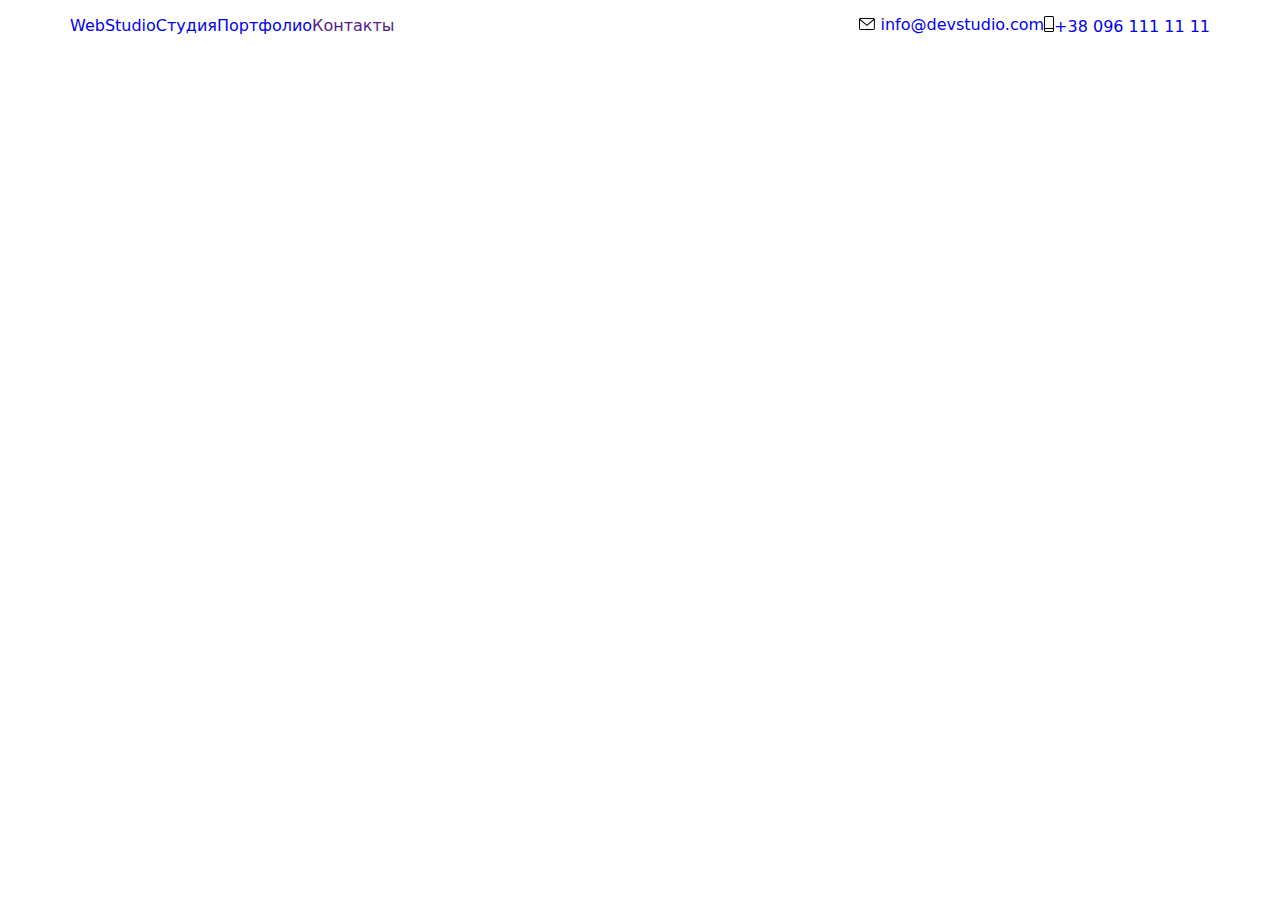
==== commit edba929e: "final-31.08" ====
--- a/index.html
+++ b/index.html
@@ -19,7 +19,7 @@
         <div class="container page-header-container">
             <nav class="page-nav">
             
-                <a class="link logo" href="index.html">Web <span class="logo-accent">Studio</span></a>
+                <a class="link logo" href="index.html">Web<span class="logo-accent">Studio</span></a>
             
                 <ul class="list menu ">
                     <li class="menu__item">
@@ -34,6 +34,11 @@
                 </ul>
             
             </nav>
+            <button type="button" class="mobile-menu-open" data-menu-open >
+                <svg class="mobile-menu-open__icon" width="40" height="40" >
+                    <use href="./images/sprite.svg#burger-icon" ></use>
+                </svg>
+            </button>
             
             <ul class="list menu-address">
                 <li class="menu-address__item">
@@ -52,6 +57,53 @@
                 </li>
             </ul>
         </div>
+
+        <div class="mobile-menu" data-menu>
+            <div class="container mobile-menu__container">
+                <button class="mobile-menu__close-btn" data-menu-close>
+                    <svg class="mobile-menu__close-icon" width="40" height="40">
+                        <use href="./images/sprite.svg#icon-cross"></use>
+                    </svg>
+                </button>
+                
+                <ul class="list mobile-menu__list">
+                    <li  class="mobile-menu__item">
+                        <a class="mobile-menu__link link" href="">Студія</a>
+                    </li>
+                    <li class="mobile-menu__item">
+                        <a class="mobile-menu__link link" href="">Портфоліо</a>
+                    </li>
+                    <li class="mobile-menu__item">
+                        <a class="mobile-menu__link link" href="">Контакти</a>
+                    </li>
+                </ul>
+                
+                <ul class="list mobile-menu__secondary-list">
+                    <li class="mobile-menu__secondary-item" >
+                        <a class="mobile-menu__secondary-link_phone" href="">+38 096 111 11 11</a>
+                    </li>
+                    <li class="mobile-menu__secondary-item">
+                        <a class="mobile-menu__secondary-link_mail" href="">info@devstudio.com</a>
+                    </li>
+                </ul>
+                
+                <ul class="list mobile-menu__third-list">
+                    <li class="mobile-menu__third-item">
+                        <a class="mobile-menu__third-link" href="">Instagram</a>
+                    </li>
+                    <li class="mobile-menu__third-item">
+                        <a class="mobile-menu__third-link" href="">Twitter</a>
+                    </li>
+                    <li class="mobile-menu__third-item">
+                        <a class="mobile-menu__third-link" href="">Facebook</a>
+                    </li>
+                    <li class="mobile-menu__third-item">
+                        <a class="mobile-menu__third-link" href="">LinkedIn</a>
+                    </li>
+                </ul>
+            </div>
+            
+        </div>
         
     
     
@@ -60,7 +112,7 @@
     <main>
         
 
-        <section class="hero hero-backgroung-color">
+        <!-- <section class="hero hero-backgroung-color">
             <div class="container">
                 <h1 class="hero-title">Эффективные решения для вашего бизнеса</h1>
                 <button class="model-btn" type="button" data-modal-open>Заказать услугу</button>
@@ -486,9 +538,8 @@
     </div>
 </div>
 
-
-
-<script src="./css/js/model.js"></script>
+<script src="./css/js/model.js"></script> -->
+<script src="./js/mobile-menu.js"></script>
 
 
 </body>
--- a/css/main.min.css
+++ b/css/main.min.css
@@ -1,2 +1 @@
-:root{--title-font-color: #212121;--transition-function: 250ms cubic-bezier(0.4, 0, 0.2, 1)}.visually-hidden{position:absolute;width:1px;height:1px;margin:-1px;padding:0;overflow:hidden;border:0;clip:rect(0 0 0)}.list{list-style:none}.link{text-decoration:none}h1,h2,h3,h4,p{margin-top:0;margin-bottom:0}ul,ol{margin-bottom:0;margin-top:0;padding-left:0}button{cursor:pointer}.container{width:1200px;margin-left:auto;margin-right:auto;padding-left:15px;padding-right:15px}.model-btn{font-style:normal;font-size:16px;font-weight:700;line-height:1.875;letter-spacing:0.06em;background:#2196F3;color:#FFFFFF;border-radius:4px;border:1px solid #2196F3;cursor:pointer;padding-left:32px;padding-right:32px;padding-top:10px;padding-bottom:10px;transition:background-color 250ms cubic-bezier(0.4, 0, 0.2, 1),color 250ms cubic-bezier(0.4, 0, 0.2, 1),box-shadow 0px 4px 4px rgba(0,0,0,0.15)}.model-btn:hover,.model-btn:focus{background-color:#188CE8;color:white;box-shadow:0px 4px 4px rgba(0,0,0,0.15);border-radius:4px}.font{font-family:'Roboto', sans-serif}.page-header-container{display:flex;align-items:center;padding-top:24px;padding-bottom:24px}.page-header-portfolio{border:1px solid #ECECEC}.page-nav{display:flex;align-items:center}.menu{display:flex;align-items:center}.menu__item:not(:last-child){margin-right:50px}.logo{font-family:'Raleway', sans-serif;font-style:normal;font-size:26px;font-weight:700;line-height:1.19231;letter-spacing:0.03em;color:#2196F3;margin-right:93px}.logo-accent{font-style:normal;font-size:26px;font-weight:700;line-height:1.19231;letter-spacing:0.03em;color:#000000}.menu__link{position:relative;font-style:normal;font-size:14px;font-weight:500;line-height:1.14286;letter-spacing:0.02em;color:var(--title-font-color);transition:color var(--transition-function);padding-top:32px;padding-bottom:32px}.menu__link::after{position:absolute;opacity:0;content:"";width:100%;height:4px;border-radius:2px;bottom:0;left:0;background-color:#2196F3;transition:opacity var(--transition-function)}.menu__link:hover,.menu__link:focus{color:#2196F3}.menu__link_hover::after{opacity:1}.contact-phone-number-header{font-family:'Roboto';font-style:normal;font-size:14px;font-weight:500;line-height:1.14286;letter-spacing:0.02em;color:#757575}.menu-address__link{display:flex;align-items:center;font-style:normal;font-size:14px;font-weight:500;line-height:1.14286;letter-spacing:0.02em;color:#757575;transition:color var(--transition-function)}.menu-address__link:hover,.menu-address__link:focus{color:#2196F3}.menu-address{margin-left:auto;display:flex;align-items:center}.menu-address :not(:last-child){margin-right:50px}.menu-address__item{display:flex}.mail-icon{margin-right:10px;fill:currentColor}.phone-icon{margin-right:10px;fill:currentColor}.hero-backgroung-color{background-color:#C4C4C4;padding-top:200px;padding-bottom:200px;max-width:1600px;height:600px;margin-left:auto;margin-right:auto;background-position:center;background-size:cover;background-image:linear-gradient(rgba(47,48,58,0.4), rgba(47,48,58,0.4)),url(../images/background/background-img.jpg)}.hero{text-align:center}.hero-title{font-style:normal;font-size:44px;font-weight:900;line-height:1.36364;text-align:center;letter-spacing:0.06em;text-transform:uppercase;color:#FFFFFF;width:696px;height:120px;margin-left:auto;margin-right:auto;margin-bottom:30px}.advantages-section{padding-top:94px;padding-bottom:94px}.advantages-title{font-style:normal;font-size:14px;font-weight:700;line-height:1.14286;letter-spacing:0.03em;text-transform:uppercase;color:var(--title-font-color);margin-bottom:10px}.advantages-text{font-style:normal;font-size:14px;font-weight:400;line-height:1.71429;letter-spacing:0.03em;color:#757575}.advantages-main-list{display:flex;justify-content:space-between}.advantages-list::before{justify-content:space-between;width:270px;content:" ";display:block;background-color:#F5F4FA;height:120px;background-repeat:no-repeat;background-position:center;margin-bottom:30px}.advantages-list:not(:last-child){margin-right:30px}.icon-network::before{background-image:url(../images/icons/icon-network.svg)}.icon-clock::before{background-image:url(../images/icons/icon-clock.svg)}.icon-notebook::before{background-image:url(../images/icons/icon-notebook.svg)}.icon-astronaut::before{background-image:url(../images/icons/icon-astronaut.svg)}.duties-section{padding-top:0px;padding-bottom:94px}.section-main-title{font-style:normal;font-size:36px;font-weight:700;line-height:1.16667;text-align:center;letter-spacing:0.03em;margin-bottom:50px;color:var(--title-font-color)}.duties-list{display:flex;justify-content:space-between}.what-we-do{position:relative}.what-we-do-overlay{position:absolute;bottom:0%;display:flex;justify-content:center;align-items:center;width:370px;height:70px;background-color:rgba(47,48,58,0.8);font-size:14px;line-height:1.14;color:#FFFFFF;text-transform:uppercase;font-weight:700}.team-section{background-color:#F5F4FA;padding-top:94px;padding-bottom:94px}.team-title{font-style:normal;font-size:16px;font-weight:500;line-height:1.1875;text-align:center;letter-spacing:0.03em;color:var(--title-font-color);margin-bottom:10px}.job-title{font-style:normal;font-size:16px;font-weight:400;line-height:1.1875;text-align:center;letter-spacing:0.03em;color:#757575;margin-bottom:16px}.team-list{display:flex;justify-content:space-between}.team-description{padding-top:30px;padding-bottom:30px}.team-list-shadow{box-shadow:0px 1px 3px rgba(0,0,0,0.12),0px 1px 1px rgba(0,0,0,0.14),0px 2px 1px rgba(0,0,0,0.2);border-radius:0px 0px 4px 4px;background:#FFFFFF}.social-list{display:flex;justify-content:center;gap:10px}.social-list-link{display:flex;justify-content:center;align-items:center;width:44px;height:44px;border-radius:50%;background-color:#FFFFFF;transition:background-color var(--transition-function)}.social-list-link:hover,.social-list-link:focus{background-color:#2196F3}.social-list-icon{fill:#AFB1B8}.social-list-link:hover .social-list-icon,.social-list-link:focus .social-list-icon{fill:#FFFFFF}.clients-section{background-color:#FFFFFF;padding-top:94px;padding-bottom:94px}.clients-list{display:flex;justify-content:center;gap:30px}.clients-list-link{display:flex;content:" ";justify-content:center;align-items:center;width:170px;height:92px;border:1px solid #AFB1B8;border-radius:4px;transition:border-color var(--transition-function)}.clients-list-link:hover,.clients-list-link:focus{border-color:#2196F3}.clients-list-icon{fill:#AFB1B8;transition:fill var(--transition-function)}.clients-list-link:hover .clients-list-icon,.clients-list-link:focus .clients-list-icon{fill:#2196F3}.list__link_color{font-style:normal;font-size:14px;font-weight:400;line-height:1.71429;letter-spacing:0.03em;color:#FFFFFF}.page-footer__title{font-family:'Roboto';font-style:normal;font-size:14px;font-weight:700;line-height:1.14286;letter-spacing:0.03em;text-transform:uppercase;margin-bottom:20px;color:#FFFFFF}.container-footer-list{margin-right:70px}.container-footer{display:flex}.footer-social-list{display:flex;justify-content:left;gap:10px}.footer-social-list__link{display:flex;justify-content:center;align-items:center;width:44px;height:44px;border-radius:50%;background-color:rgba(255,255,255,0.1);transition:background-color var(--transition-function)}.footer-social-list__link:hover,.footer-social-list__link:focus{background-color:#2196F3}.footer-social-list__icon{fill:#FFFFFF}.modal-form-footer{display:flex;align-items:flex-end;gap:12px}.modal-form-text-footer{font-family:'Roboto';font-style:normal;font-weight:700;font-size:14px;line-height:1.1;letter-spacing:0.03em;text-transform:uppercase;color:#FFFFFF;margin-top:2px;margin-bottom:20px;margin-left:93px}.modal-form-input-footer{width:358px;height:50px;border:1px solid rgba(255,255,255,0.3);border-radius:4px;padding-left:16px;background-color:#2F303A;color:rgba(255,255,255,0.6);margin-left:93px}.modal-form-submit-footer{display:flex;gap:10px;font-style:normal;width:200px;height:50px;font-weight:700;font-size:16px;line-height:30px;letter-spacing:0.06em;background:#2196F3;color:#FFFFFF;border-radius:4px;border:1px solid #2196F3;cursor:pointer;padding-left:32px;padding-right:32px;padding-top:10px;padding-bottom:10px;transition:background-color 250ms cubic-bezier(0.4, 0, 0.2, 1),color 250ms cubic-bezier(0.4, 0, 0.2, 1),box-shadow 0px 4px 4px rgba(0,0,0,0.15)}.modal-form-submit-footer:hover,.modal-form-submit-footer:focus{background-color:#188CE8;color:white;box-shadow:0px 4px 4px rgba(0,0,0,0.15);border-radius:4px}.modal-form-icon-footer{display:flex;justify-content:center;gap:10px}.backdrop{position:fixed;top:0;left:0;z-index:100;width:100%;height:100%;background-color:rgba(0,0,0,0.2);transition:opacity 250ms cubic-bezier(0.4, 0, 0.2, 1),visibility 250ms cubic-bezier(0.4, 0, 0.2, 1)}.backdrop.is-hidden{opacity:0;pointer-events:none;visibility:hidden}.modal{position:absolute;top:50%;left:50%;transform:translate(-50%, -50%);width:528px;height:581px;background-color:#FFFFFF;box-shadow:0px 1px 3px rgba(0,0,0,0.12),0px 1px 1px rgba(0,0,0,0.14),0px 2px 1px rgba(0,0,0,0.2);border-radius:4px;padding:40px}.modal-close-btn{position:absolute;top:8px;right:8px;display:flex;justify-content:center;align-items:center;width:30px;height:30px;border-radius:50%;background:transparent;border:1px solid rgba(0,0,0,0.1);padding:0}.modal-close-btn-icon{transition:fill 250ms cubic-bezier(0.4, 0, 0.2, 1)}.modal-close-btn:hover .modal-close-btn-icon,.modal-close-btn:focus .modal-close-btn-icon{fill:#2196F3}.modal-form{display:flex;flex-direction:column}.modal-form-text{font-family:'Roboto';font-style:normal;font-size:20px;font-weight:700;line-height:1.15;text-align:center;letter-spacing:0.03em;color:var(--title-font-color);margin-bottom:12px}.modal-form-message{font-family:'Roboto';font-style:normal;font-size:12px;font-weight:400;line-height:1.16667;letter-spacing:0.01em;resize:none;width:100%;height:120px;padding-left:16px;padding-top:12px;border:1px solid rgba(33,33,33,0.2);border-radius:4px;transition:opacity 250ms cubic-bezier(0.4, 0, 0.2, 1),visibility 250ms cubic-bezier(0.4, 0, 0.2, 1)}.modal-form-message:focus{outline:none;border-color:#2196F3}.modal-form-message::placeholder{color:rgba(117,117,117,0.5)}.modal-form-check-desc{display:flex;align-items:center;margin-bottom:30px}.modal-form-check-desc::before{display:block;width:16px;height:15px;content:"";border-radius:2px;cursor:pointer;margin-left:12px;margin-right:7px;outline:1px solid rgba(33,33,33,0.2);border-radius:4px}.modal-form-check:checked+.modal-form-check-desc::before{background-color:#2196F3;background-image:url(../images/icons/check.svg);background-repeat:no-repeat;background-position:center;background-size:11px 8px}.modal-form-check:focus+.modal-form-check-desc::before{outline:1px solid rgba(33,33,33,0.2);border-radius:4px}.modal-form-decs-policy{font-family:'Roboto';font-style:normal;font-size:14px;font-weight:400;line-height:1.71429;letter-spacing:0.03em;color:#757575}.modal-form-desc-policy-link{font-family:'Roboto';font-style:normal;font-size:14px;font-weight:400;line-height:1.71429;letter-spacing:0.03em;color:#2196F3}.modal-form-submit{width:200px;height:50px;font-family:'Roboto';font-style:normal;font-size:16px;font-weight:700;line-height:1.875;border:0;background:#2196F3;box-shadow:0px 4px 4px rgba(0,0,0,0.15);border-radius:4px;color:#FFFFFF}.modal-form-input-desc{display:block;font-family:'Roboto';font-style:normal;font-size:12px;font-weight:400;line-height:1.16667;letter-spacing:0.01em;color:#757575;margin-bottom:4px}.modal-form-input{width:100%;height:40px;border:1px solid rgba(33,33,33,0.2);border-radius:4px;padding:14px;padding-left:42px;color:#000000;transition:opacity 250ms cubic-bezier(0.4, 0, 0.2, 1),visibility 250ms cubic-bezier(0.4, 0, 0.2, 1)}.modal-form-input:focus{outline:none;border-color:#2196F3}.modal-form-input-wrapper{display:block;position:relative}.modal-form-icon{position:absolute;top:50%;left:12px;transform:translateY(-50%);fill:#212121}.modal-form-input:focus+.modal-form-icon{fill:#2196F3}.modal-form-field{margin-bottom:10px}.modal-form-submit{align-self:center;font-style:normal;font-size:16px;font-weight:700;line-height:1.875;letter-spacing:0.06em;background:#2196F3;color:#FFFFFF;border-radius:4px;border:1px solid #2196F3;cursor:pointer;padding-left:32px;padding-right:32px;padding-top:10px;padding-bottom:10px;transition:background-color 250ms cubic-bezier(0.4, 0, 0.2, 1),color 250ms cubic-bezier(0.4, 0, 0.2, 1),box-shadow 0px 4px 4px rgba(0,0,0,0.15)}.modal-form-submit:hover,.modal-form-submit:focus{background-color:#188CE8;color:white;box-shadow:0px 4px 4px rgba(0,0,0,0.15);border-radius:4px}.header-portfolio{margin-bottom:0;border:1px solid #ECECEC}.portfolio-list{display:flex;justify-content:center;margin-bottom:50px}.portfolio-list__item{margin-left:0;margin-right:0}.portfolio-list__item:not(:last-child){margin-right:8px}.page-portfolio{padding-top:94px;padding-bottom:94px;margin-left:auto;margin-right:auto}.portfolio-secondary-list{display:flex;flex-wrap:wrap;gap:30px}.portfolio-secondary-list__item{display:block;width:370px;border:1px solid #EEEEEE;background:#FFFFFF;flex-basis:calc((100% - 60px) / 3);transition:box-shadow var(--transition-function)}.portfolio-secondary-list__item:nth-child(3n){margin-right:0}.portfolio-secondary-list__item:hover,.portfolio-secondary-list__item:focus{box-shadow:0px 1px 1px rgba(0,0,0,0.12),0px 4px 4px rgba(0,0,0,0.06),1px 4px 6px rgba(0,0,0,0.16)}.portfolio-secondary-list__link:hover .overlay,.portfolio-secondary-list__link:focus .overlay{transform:translate(0, 0)}.overlay{position:absolute;top:0;left:0;width:100%;overflow:auto;transform:translate(0, 100%);transition:transform 250ms cubic-bezier(0.4, 0, 0.2, 1);background-color:rgba(33,150,243,0.9);font-family:'Roboto';font-style:normal;font-weight:400;font-size:18px;line-height:1.5;letter-spacing:0.03em;color:#FFFFFF;padding-left:24px;padding-right:24px;padding-top:63px;padding-bottom:63px}.items-menu-flex-wrapper{position:relative;overflow:hidden}.poster-title{font-family:'Roboto';font-style:normal;font-size:18px;font-weight:700;line-height:2;letter-spacing:0.06em;color:var(--title-font-color)}.portfolio-secondary-list__desc{font-family:'Roboto';font-style:normal;font-size:16px;font-weight:400;line-height:1.875;letter-spacing:0.03em;color:#757575}.portfolio-list__btn{font-family:'Roboto';font-style:normal;font-size:16px;font-weight:500;line-height:1.625;text-align:center;letter-spacing:0.03em;color:var(--title-font-color);border-radius:4px;border-color:#F5F4FA;transition:background-color var(--transition-function),color var(--transition-function),box-shadow var(--transition-function)}.portfolio-list__btn:hover,.portfolio-list__btn:focus{background-color:#2196F3;color:#FFFFFF;box-shadow:0px 3px 1px rgba(0,0,0,0.1),0px 1px 2px rgba(0,0,0,0.08),0px 2px 2px rgba(0,0,0,0.12)}.button-portfolio-first{width:73px;height:38px;background:#F5F4FA;border:0px;border-radius:4px}.button-portfolio-second{width:128px;height:38px;background:#F5F4FA;border-radius:4px;border:0px}.button-portfolio-third{width:145px;height:38px;background:#F5F4FA;border-radius:4px;border:0px}.button-portfolio-forth{width:103px;height:38px;background:#F5F4FA;border-radius:4px;border:0px}.button-portfolio-fifth{width:130px;height:38px;background:#F5F4FA;border-radius:4px;border:0px}.page-footer{background-color:#2F303A;padding-top:60px;padding-bottom:60px}.portfolio-secondary-list__title{font-family:'Roboto';font-style:normal;font-size:18px;font-weight:700;line-height:2;letter-spacing:0.06em;margin-bottom:4px;color:var(--title-font-color)}.title-description{padding-left:24px;padding-right:24px;padding-top:20px;padding-bottom:20px;border:1px solid #EEEEEE}.logo-accent-footer{color:#FFFFFF;font-style:normal;font-size:26px;font-weight:700;line-height:1.19231;letter-spacing:0.03em}.list__item{margin-bottom:9px}.logo-footer{margin-bottom:20px;display:flex}.footer-social-list__link{transition:background-color var(--transition-function)}.list__link{font-family:'Roboto';font-style:normal;font-size:14px;font-weight:400;line-height:1.71429;letter-spacing:0.03em;color:rgba(255,255,255,0.6)}
-/*# sourceMappingURL=main.min.css.map */+:root{--title-font-color: #212121;--transition-function: 250ms cubic-bezier(0.4, 0, 0.2, 1)}.visually-hidden{position:absolute;width:1px;height:1px;margin:-1px;padding:0;overflow:hidden;border:0;clip:rect(0 0 0)}.list{list-style:none}.link{text-decoration:none}h1,h2,h3,h4,p{margin-top:0;margin-bottom:0}ul,ol{margin-bottom:0;margin-top:0;padding-left:0}button{cursor:pointer}.container{padding-left:15px;padding-right:15px;margin-left:auto;margin-right:auto}@media screen and (min-width: 480px){.container{width:450px;margin-left:auto;margin-right:auto}}@media screen and (min-width: 768px){.container{width:738px}}@media screen and (min-width: 1200px){.container{width:1170px}}.model-btn{font-style:normal;font-size:16px;font-weight:700;line-height:1.875;letter-spacing:.06em;background:#2196f3;color:#fff;border-radius:4px;border:1px solid #2196f3;cursor:pointer;padding-left:32px;padding-right:32px;padding-top:10px;padding-bottom:10px;transition:background-color 250ms cubic-bezier(0.4, 0, 0.2, 1),color 250ms cubic-bezier(0.4, 0, 0.2, 1),box-shadow 0px 4px 4px rgba(0,0,0,.15)}.model-btn:hover,.model-btn:focus{background-color:#188ce8;color:#fff;box-shadow:0px 4px 4px rgba(0,0,0,.15);border-radius:4px}@media screen and (max-width: 767px){.menu{display:none}}@media screen and (max-width: 767px){.menu-address{display:none}}.page-header-container{display:flex;align-items:center;justify-content:space-between}.mobile-menu-open{border:none;background-color:rgba(0,0,0,0);padding:0;line-height:0}.mobile-menu-open__icon{fill:#212121}.page-header{padding-top:16px;padding-bottom:16px}@media screen and (min-width: 768px){.page-nav{display:flex}.menu{display:flex}}@media screen and (min-width: 1200px){.menu-address{display:flex}}@media screen and (min-width: 767px){.mobile-menu-open{display:none}}@media screen and (max-width: 767px){.logo{font-family:"Raleway";font-style:normal;font-weight:700;font-size:24px;line-height:1.1;letter-spacing:.03em;color:#2196f3}.logo-accent{color:#212121;font-family:"Raleway";font-style:normal;font-weight:700;font-size:24px;line-height:1.1;letter-spacing:.03em}}.hero-backgroung-color{background-color:#c4c4c4;padding-top:200px;padding-bottom:200px;max-width:1600px;height:600px;margin-left:auto;margin-right:auto;background-position:center;background-size:cover;background-image:linear-gradient(rgba(47, 48, 58, 0.4), rgba(47, 48, 58, 0.4)),url(../images/background/background-img.jpg)}.hero{text-align:center}.hero-title{font-style:normal;font-size:44px;font-weight:900;line-height:1.3636363636;text-align:center;letter-spacing:.06em;text-transform:uppercase;color:#fff;width:696px;height:120px;margin-left:auto;margin-right:auto;margin-bottom:30px}.advantages-section{padding-top:94px;padding-bottom:94px}.advantages-title{font-style:normal;font-size:14px;font-weight:700;line-height:1.1428571429;letter-spacing:.03em;text-transform:uppercase;color:var(--title-font-color);margin-bottom:10px}.advantages-text{font-style:normal;font-size:14px;font-weight:400;line-height:1.7142857143;letter-spacing:.03em;color:#757575}.advantages-main-list{display:flex;justify-content:space-between}.advantages-list::before{justify-content:space-between;width:270px;content:" ";display:block;background-color:#f5f4fa;height:120px;background-repeat:no-repeat;background-position:center;margin-bottom:30px}.advantages-list:not(:last-child){margin-right:30px}.icon-network::before{background-image:url(../images/icons/icon-network.svg)}.icon-clock::before{background-image:url(../images/icons/icon-clock.svg)}.icon-notebook::before{background-image:url(../images/icons/icon-notebook.svg)}.icon-astronaut::before{background-image:url(../images/icons/icon-astronaut.svg)}.duties-section{padding-top:0px;padding-bottom:94px}.section-main-title{font-style:normal;font-size:36px;font-weight:700;line-height:1.1666666667;text-align:center;letter-spacing:.03em;margin-bottom:50px;color:var(--title-font-color)}.duties-list{display:flex;justify-content:space-between}.what-we-do{position:relative}.what-we-do-overlay{position:absolute;bottom:0%;display:flex;justify-content:center;align-items:center;width:370px;height:70px;background-color:rgba(47,48,58,.8);font-size:14px;line-height:1.14;color:#fff;text-transform:uppercase;font-weight:700}.team-section{background-color:#f5f4fa;padding-top:94px;padding-bottom:94px}.team-title{font-style:normal;font-size:16px;font-weight:500;line-height:1.1875;text-align:center;letter-spacing:.03em;color:var(--title-font-color);margin-bottom:10px}.job-title{font-style:normal;font-size:16px;font-weight:400;line-height:1.1875;text-align:center;letter-spacing:.03em;color:#757575;margin-bottom:16px}.team-list{display:flex;justify-content:space-between}.team-description{padding-top:30px;padding-bottom:30px}.team-list-shadow{box-shadow:0px 1px 3px rgba(0,0,0,.12),0px 1px 1px rgba(0,0,0,.14),0px 2px 1px rgba(0,0,0,.2);border-radius:0px 0px 4px 4px;background:#fff}.social-list{display:flex;justify-content:center;gap:10px}.social-list-link{display:flex;justify-content:center;align-items:center;width:44px;height:44px;border-radius:50%;background-color:#fff;transition:background-color var(--transition-function)}.social-list-link:hover,.social-list-link:focus{background-color:#2196f3}.social-list-icon{fill:#afb1b8}.social-list-link:hover .social-list-icon,.social-list-link:focus .social-list-icon{fill:#fff}.clients-section{background-color:#fff;padding-top:94px;padding-bottom:94px}.clients-list{display:flex;justify-content:center;gap:30px}.clients-list-link{display:flex;content:" ";justify-content:center;align-items:center;width:170px;height:92px;border:1px solid #afb1b8;border-radius:4px;transition:border-color var(--transition-function)}.clients-list-link:hover,.clients-list-link:focus{border-color:#2196f3}.clients-list-icon{fill:#afb1b8;transition:fill var(--transition-function)}.clients-list-link:hover .clients-list-icon,.clients-list-link:focus .clients-list-icon{fill:#2196f3}.list__link_color{font-style:normal;font-size:14px;font-weight:400;line-height:1.7142857143;letter-spacing:.03em;color:#fff}.page-footer__title{font-family:"Roboto";font-style:normal;font-size:14px;font-weight:700;line-height:1.1428571429;letter-spacing:.03em;text-transform:uppercase;margin-bottom:20px;color:#fff}.container-footer-list{margin-right:70px}.container-footer{display:flex}.footer-social-list{display:flex;justify-content:left;gap:10px}.footer-social-list__link{display:flex;justify-content:center;align-items:center;width:44px;height:44px;border-radius:50%;background-color:rgba(255,255,255,.1);transition:background-color var(--transition-function)}.footer-social-list__link:hover,.footer-social-list__link:focus{background-color:#2196f3}.footer-social-list__icon{fill:#fff}.modal-form-footer{display:flex;align-items:flex-end;gap:12px}.modal-form-text-footer{font-family:"Roboto";font-style:normal;font-weight:700;font-size:14px;line-height:1.1;letter-spacing:.03em;text-transform:uppercase;color:#fff;margin-top:2px;margin-bottom:20px;margin-left:93px}.modal-form-input-footer{width:358px;height:50px;border:1px solid rgba(255,255,255,.3);border-radius:4px;padding-left:16px;background-color:#2f303a;color:rgba(255,255,255,.6);margin-left:93px}.modal-form-submit-footer{display:flex;gap:10px;font-style:normal;width:200px;height:50px;font-weight:700;font-size:16px;line-height:30px;letter-spacing:.06em;background:#2196f3;color:#fff;border-radius:4px;border:1px solid #2196f3;cursor:pointer;padding-left:32px;padding-right:32px;padding-top:10px;padding-bottom:10px;transition:background-color 250ms cubic-bezier(0.4, 0, 0.2, 1),color 250ms cubic-bezier(0.4, 0, 0.2, 1),box-shadow 0px 4px 4px rgba(0,0,0,.15)}.modal-form-submit-footer:hover,.modal-form-submit-footer:focus{background-color:#188ce8;color:#fff;box-shadow:0px 4px 4px rgba(0,0,0,.15);border-radius:4px}.modal-form-icon-footer{display:flex;justify-content:center;gap:10px}.backdrop{position:fixed;top:0;left:0;z-index:100;width:100%;height:100%;background-color:rgba(0,0,0,.2);transition:opacity 250ms cubic-bezier(0.4, 0, 0.2, 1),visibility 250ms cubic-bezier(0.4, 0, 0.2, 1)}.backdrop.is-hidden{opacity:0;pointer-events:none;visibility:hidden}.mobile-menu{position:fixed;width:100%;height:100%;max-height:796px;z-index:1000;top:0;left:0;background-color:#fff;opacity:0;visibility:hidden;pointer-events:none;transition:opacity 250ms cubic-bezier(0.4, 0, 0.2, 1),visibility 250ms cubic-bezier(0.4, 0, 0.2, 1)}.mobile-menu.is-open{opacity:1;visibility:visible;pointer-events:auto}.mobile-menu__close-btn{position:absolute;background-color:rgba(0,0,0,0);border:0;padding:0;line-height:0;top:15px;right:15px}.mobile-menu__container{position:relative;padding-top:48px;padding-bottom:48px;padding-left:25px}.mobile-menu__close-icon{fill:#212121}.mobile-menu__link{font-family:"Roboto";font-style:normal;font-weight:500;font-size:40px;line-height:47px;letter-spacing:.02em;color:var(--title-font-color)}.mobile-menu__link:hover,.mobile-menu__link:focus{color:#2196f3}.mobile-menu__item:not(:last-child){margin-bottom:32px}.mobile-menu__list{margin-bottom:302px}.mobile-menu__secondary-link_phone{font-family:"Roboto";font-style:normal;font-weight:500;font-size:34px;line-height:1.1;letter-spacing:.02em;color:#2196f3;text-decoration:none}.mobile-menu__secondary-item:not(:last-child){margin-bottom:32px}.mobile-menu__secondary-item{margin-bottom:64px}.mobile-menu__secondary-link_mail{font-family:"Roboto";font-style:normal;font-weight:500;font-size:24px;line-height:1.1;letter-spacing:.02em;color:#757575;text-decoration:none;margin-top:32px}.mobile-menu__third-list{display:flex}.mobile-menu__third-item:not(:last-child){margin-right:20px}.mobile-menu__third-link{text-decoration:none;font-family:"Roboto";font-style:normal;font-weight:500;font-size:18px;line-height:1.2px;letter-spacing:.02em;color:#2196f3}.modal{position:absolute;top:50%;left:50%;transform:translate(-50%, -50%);width:528px;height:581px;background-color:#fff;box-shadow:0px 1px 3px rgba(0,0,0,.12),0px 1px 1px rgba(0,0,0,.14),0px 2px 1px rgba(0,0,0,.2);border-radius:4px;padding:40px}.modal-close-btn{position:absolute;top:8px;right:8px;display:flex;justify-content:center;align-items:center;width:30px;height:30px;border-radius:50%;background:rgba(0,0,0,0);border:1px solid rgba(0,0,0,.1);padding:0}.modal-close-btn-icon{transition:fill 250ms cubic-bezier(0.4, 0, 0.2, 1)}.modal-close-btn:hover .modal-close-btn-icon,.modal-close-btn:focus .modal-close-btn-icon{fill:#2196f3}.modal-form{display:flex;flex-direction:column}.modal-form-text{font-family:"Roboto";font-style:normal;font-size:20px;font-weight:700;line-height:1.15;text-align:center;letter-spacing:.03em;color:var(--title-font-color);margin-bottom:12px}.modal-form-message{font-family:"Roboto";font-style:normal;font-size:12px;font-weight:400;line-height:1.1666666667;letter-spacing:.01em;resize:none;width:100%;height:120px;padding-left:16px;padding-top:12px;border:1px solid rgba(33,33,33,.2);border-radius:4px;transition:opacity 250ms cubic-bezier(0.4, 0, 0.2, 1),visibility 250ms cubic-bezier(0.4, 0, 0.2, 1)}.modal-form-message:focus{outline:none;border-color:#2196f3}.modal-form-message::placeholder{color:rgba(117,117,117,.5)}.modal-form-check-desc{display:flex;align-items:center;margin-bottom:30px}.modal-form-check-desc::before{display:block;width:16px;height:15px;content:"";border-radius:2px;cursor:pointer;margin-left:12px;margin-right:7px;outline:1px solid rgba(33,33,33,.2);border-radius:4px}.modal-form-check:checked+.modal-form-check-desc::before{background-color:#2196f3;background-image:url(../images/icons/check.svg);background-repeat:no-repeat;background-position:center;background-size:11px 8px}.modal-form-check:focus+.modal-form-check-desc::before{outline:1px solid rgba(33,33,33,.2);border-radius:4px}.modal-form-decs-policy{font-family:"Roboto";font-style:normal;font-size:14px;font-weight:400;line-height:1.7142857143;letter-spacing:.03em;color:#757575}.modal-form-desc-policy-link{font-family:"Roboto";font-style:normal;font-size:14px;font-weight:400;line-height:1.7142857143;letter-spacing:.03em;color:#2196f3}.modal-form-submit{width:200px;height:50px;font-family:"Roboto";font-style:normal;font-size:16px;font-weight:700;line-height:1.875;border:0;background:#2196f3;box-shadow:0px 4px 4px rgba(0,0,0,.15);border-radius:4px;color:#fff}.modal-form-input-desc{display:block;font-family:"Roboto";font-style:normal;font-size:12px;font-weight:400;line-height:1.1666666667;letter-spacing:.01em;color:#757575;margin-bottom:4px}.modal-form-input{width:100%;height:40px;border:1px solid rgba(33,33,33,.2);border-radius:4px;padding:14px;padding-left:42px;color:#000;transition:opacity 250ms cubic-bezier(0.4, 0, 0.2, 1),visibility 250ms cubic-bezier(0.4, 0, 0.2, 1)}.modal-form-input:focus{outline:none;border-color:#2196f3}.modal-form-input-wrapper{display:block;position:relative}.modal-form-icon{position:absolute;top:50%;left:12px;transform:translateY(-50%);fill:#212121}.modal-form-input:focus+.modal-form-icon{fill:#2196f3}.modal-form-field{margin-bottom:10px}.modal-form-submit{align-self:center;font-style:normal;font-size:16px;font-weight:700;line-height:1.875;letter-spacing:.06em;background:#2196f3;color:#fff;border-radius:4px;border:1px solid #2196f3;cursor:pointer;padding-left:32px;padding-right:32px;padding-top:10px;padding-bottom:10px;transition:background-color 250ms cubic-bezier(0.4, 0, 0.2, 1),color 250ms cubic-bezier(0.4, 0, 0.2, 1),box-shadow 0px 4px 4px rgba(0,0,0,.15)}.modal-form-submit:hover,.modal-form-submit:focus{background-color:#188ce8;color:#fff;box-shadow:0px 4px 4px rgba(0,0,0,.15);border-radius:4px}.header-portfolio{margin-bottom:0;border:1px solid #ececec}.portfolio-list{display:flex;justify-content:center;margin-bottom:50px}.portfolio-list__item{margin-left:0;margin-right:0}.portfolio-list__item:not(:last-child){margin-right:8px}.page-portfolio{padding-top:94px;padding-bottom:94px;margin-left:auto;margin-right:auto}.portfolio-secondary-list{display:flex;flex-wrap:wrap;gap:30px}.portfolio-secondary-list__item{display:block;width:370px;border:1px solid #eee;background:#fff;flex-basis:calc((100% - 60px)/3);transition:box-shadow var(--transition-function)}.portfolio-secondary-list__item:nth-child(3n){margin-right:0}.portfolio-secondary-list__item:hover,.portfolio-secondary-list__item:focus{box-shadow:0px 1px 1px rgba(0,0,0,.12),0px 4px 4px rgba(0,0,0,.06),1px 4px 6px rgba(0,0,0,.16)}.portfolio-secondary-list__link:hover .overlay,.portfolio-secondary-list__link:focus .overlay{transform:translate(0, 0)}.overlay{position:absolute;top:0;left:0;width:100%;overflow:auto;transform:translate(0, 100%);transition:transform 250ms cubic-bezier(0.4, 0, 0.2, 1);background-color:rgba(33,150,243,.9);font-family:"Roboto";font-style:normal;font-weight:400;font-size:18px;line-height:1.5;letter-spacing:.03em;color:#fff;padding-left:24px;padding-right:24px;padding-top:63px;padding-bottom:63px}.items-menu-flex-wrapper{position:relative;overflow:hidden}.poster-title{font-family:"Roboto";font-style:normal;font-size:18px;font-weight:700;line-height:2;letter-spacing:.06em;color:var(--title-font-color)}.portfolio-secondary-list__desc{font-family:"Roboto";font-style:normal;font-size:16px;font-weight:400;line-height:1.875;letter-spacing:.03em;color:#757575}.portfolio-list__btn{font-family:"Roboto";font-style:normal;font-size:16px;font-weight:500;line-height:1.625;text-align:center;letter-spacing:.03em;color:var(--title-font-color);border-radius:4px;border-color:#f5f4fa;transition:background-color var(--transition-function),color var(--transition-function),box-shadow var(--transition-function)}.portfolio-list__btn:hover,.portfolio-list__btn:focus{background-color:#2196f3;color:#fff;box-shadow:0px 3px 1px rgba(0,0,0,.1),0px 1px 2px rgba(0,0,0,.08),0px 2px 2px rgba(0,0,0,.12)}.button-portfolio-first{width:73px;height:38px;background:#f5f4fa;border:0px;border-radius:4px}.button-portfolio-second{width:128px;height:38px;background:#f5f4fa;border-radius:4px;border:0px}.button-portfolio-third{width:145px;height:38px;background:#f5f4fa;border-radius:4px;border:0px}.button-portfolio-forth{width:103px;height:38px;background:#f5f4fa;border-radius:4px;border:0px}.button-portfolio-fifth{width:130px;height:38px;background:#f5f4fa;border-radius:4px;border:0px}.page-footer{background-color:#2f303a;padding-top:60px;padding-bottom:60px}.portfolio-secondary-list__title{font-family:"Roboto";font-style:normal;font-size:18px;font-weight:700;line-height:2;letter-spacing:.06em;margin-bottom:4px;color:var(--title-font-color)}.title-description{padding-left:24px;padding-right:24px;padding-top:20px;padding-bottom:20px;border:1px solid #eee}.logo-accent-footer{color:#fff;font-style:normal;font-size:26px;font-weight:700;line-height:1.1923076923;letter-spacing:.03em}.list__item{margin-bottom:9px}.logo-footer{margin-bottom:20px;display:flex}.footer-social-list__link{transition:background-color var(--transition-function)}.list__link{font-family:"Roboto";font-style:normal;font-size:14px;font-weight:400;line-height:1.7142857143;letter-spacing:.03em;color:rgba(255,255,255,.6)}/*# sourceMappingURL=main.min.css.map */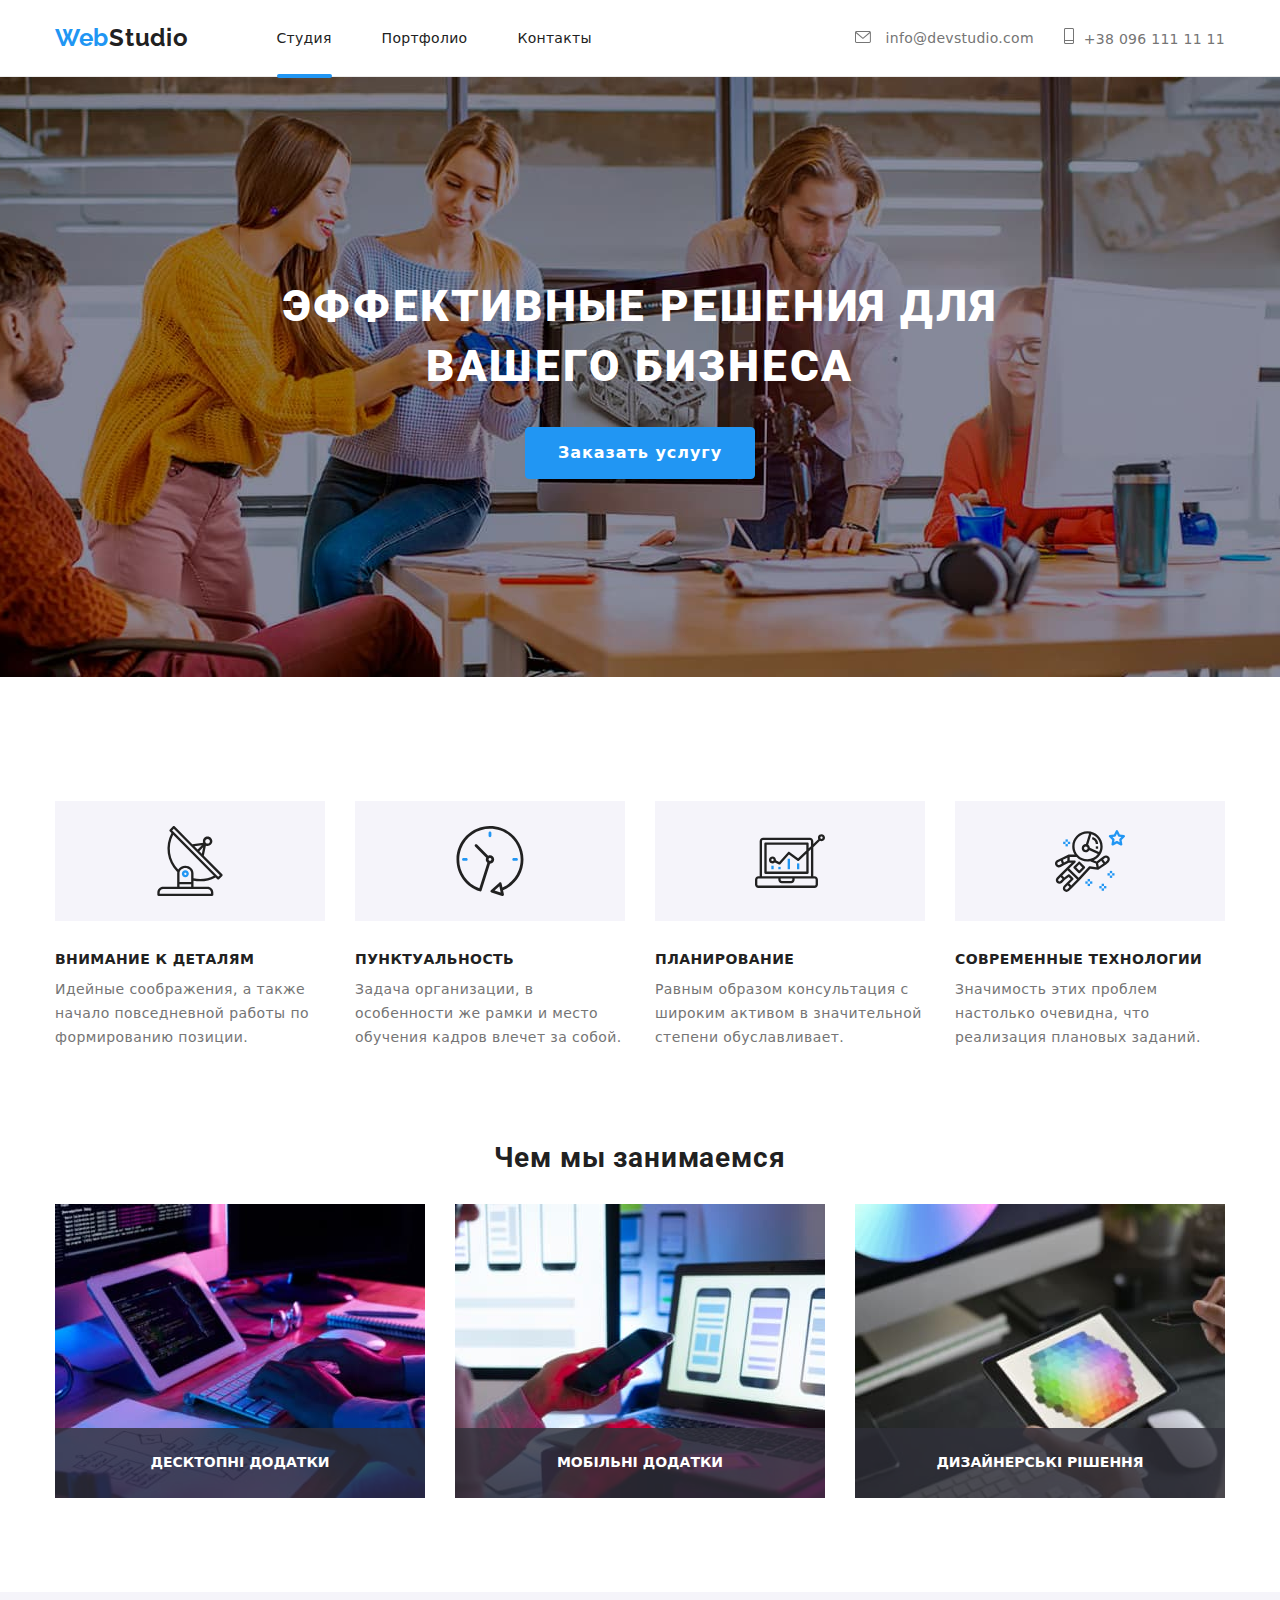
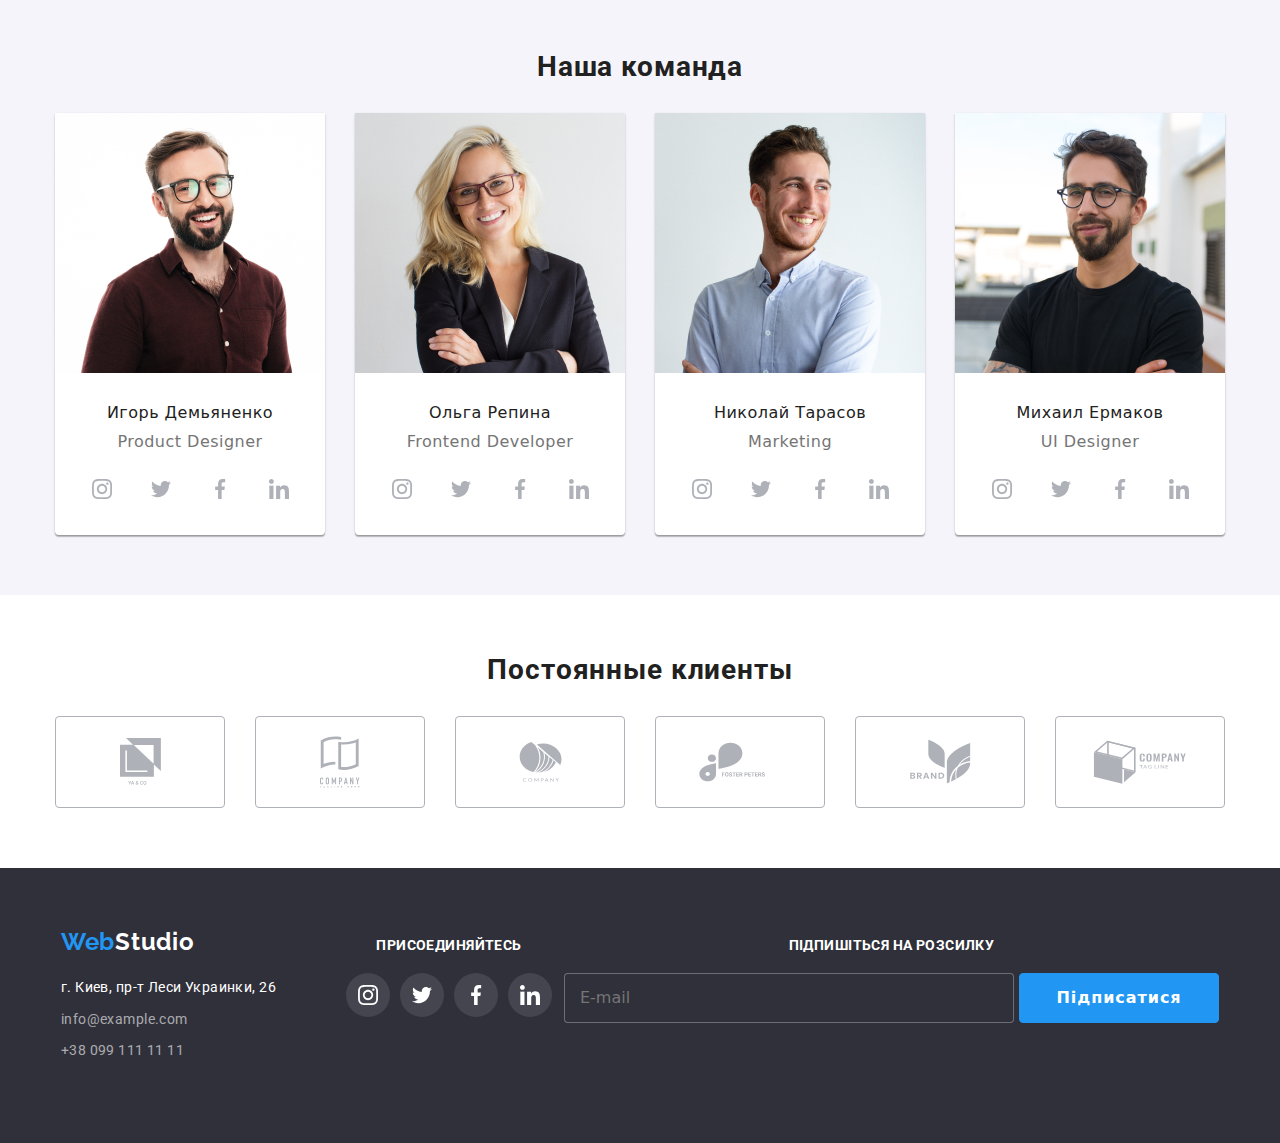
==== commit f2ff442e: "final 8 task" ====
--- a/index.html
+++ b/index.html
@@ -112,9 +112,9 @@
     <main>
         
 
-        <!-- <section class="hero hero-backgroung-color">
+        <section class="hero hero-backgroung-color">
             <div class="container">
-                <h1 class="hero-title">Эффективные решения для вашего бизнеса</h1>
+                <h1 class="hero-title">Эффективные решения для <br> вашего бизнеса</h1>
                 <button class="model-btn" type="button" data-modal-open>Заказать услугу</button>
             </div>
             
@@ -197,7 +197,19 @@
                 <h2 class="section-main-title">Наша команда</h2>
                 <ul class="list team-list">
                     <li class="team-list-shadow">
-                        <img class="team-img" src="./images/team/igor-demyanenko.jpg" alt="фото игорь демьяненко" width="270" height="260">
+                        <picture>
+                            <source srcset="./images/team/desktop/igor-demyanenko-desktop-img.jpg 1x, ./images/team/desktop/igor-demyanenko-desktop-img@2x.jpg 2x " 
+                            media="(min-width:1200px)" />
+                            <source
+                                srcset="./images/team/tablet/igor-demyanenko-tablet-img.jpg 1x, ./images/team/tablet/igor-demyanenko-tablet-img@2x.jpg 2x "
+                                media="(min-width:768px)" />
+                            <source
+                                srcset="./images/team/mobile/igor-demyanenko-mobile-img.jpg 1x, ./images/team/mobile/igor-demyanenko-mobile-img@2x.jpg 2x "
+                                media="(max-width:767px)" />
+                            
+                            <img class="team-img" src="./images/team/mobile/igor-demyanenko-mobile-img.jpg" alt="фото игорь демьяненко" >
+                        </picture>
+                        
                         <div class="team-description">
                             <h3 class="team-title">Игорь Демьяненко</h3>
                             <p class="job-title" lang="en">Product Designer</p>
@@ -234,7 +246,21 @@
                         </div>
                     </li>
                     <li class="team-list-shadow">
-                        <img class="team-img" src="./images/team/olga-repina.jpg" alt="фото ольга репина" width="270" height="260">
+                        <picture>
+                            <source
+                                srcset="./images/team/desktop/olga-repina-desktop-img.jpg 1x, ./images/team/desktop/olga-repina-desktop-img@2x.jpg 2x "
+                                media="(min-width:1200px)" />
+                            <source
+                                srcset="./images/team/tablet/olga-repina-tablet-img.jpg 1x, ./images/team/tablet/olga-repina-tablet-img@2x.jpg 2x "
+                                media="(min-width:768px)" />
+                            <source
+                                srcset="./images/team/mobile/olga-repina-mobile-img.jpg 1x, ./images/team/mobile/olga-repina-mobile-img@2x.jpg 2x "
+                                media="(max-width:767px)" />
+
+                                <img class="team-img" src="./images/team/mobile/olga-repina-mobile-img.jpg" alt="фото ольга репина" >
+                        </picture>
+
+                        
                         <div class="team-description">
                             <h3 class="team-title">Ольга Репина</h3>
                             <p class="job-title" lang="en">Frontend Developer</p>
@@ -271,7 +297,21 @@
                         </div>
                     </li>
                     <li class="team-list-shadow">
-                        <img class="team-img" src="./images/team/nikolay-tarasov.jpg" alt="фото николаи тарасов" width="270" height="260">
+                        <picture>
+                            <source
+                                srcset="./images/team/desktop/nikolay-tarasov-desktop-img.jpg 1x, ./images/team/desktop/nikolay-tarasov-desktop-img@2x.jpg 2x "
+                                media="(min-width:1200px)" />
+                            <source
+                                srcset="./images/team/tablet/nikolay-tarasov-tablet-img.jpg 1x, ./images/team/tablet/nikolay-tarasov-tablet-img@2x.jpg 2x "
+                                media="(min-width:768px)" />
+                            <source
+                                srcset="./images/team/mobile/nikolay-tarasov-mobile-img.jpg 1x, ./images/team/mobile/nikolay-tarasov-mobile-img@2x.jpg 2x "
+                                media="(max-width:767px)" />
+                        
+                            <img class="team-img" src="./images/team/mobile/nikolay-tarasov-mobile-img.jpg" alt="фото николаи тарасов">
+                        </picture>
+
+    
                         <div class="team-description">
                             <h3 class="team-title">Николай Тарасов</h3>
                             <p class="job-title" lang="en">Marketing</p>
@@ -308,7 +348,21 @@
                         </div>
                     </li>
                     <li class="team-list-shadow">
-                        <img class="team-img" src="./images/team/mikhail-ermakov.jpg" alt="фото михаил ермаков" width="270" height="260">
+                        <picture>
+                            <source
+                                srcset="./images/team/desktop/mikhail-ermakov-desktop-img.jpg 1x, ./images/team/desktop/mikhail-ermakov-desktop-img@2x.jpg 2x "
+                                media="(min-width:1200px)" />
+                            <source
+                                srcset="./images/team/tablet/mikhail-ermakov-tablet-img.jpg 1x, ./images/team/tablet/mikhail-ermakov-tablet-img@2x.jpg 2x "
+                                media="(min-width:768px)" />
+                            <source
+                                srcset="./images/team/mobile/mikhail-ermakov-mobile-img.jpg 1x, ./images/team/mobile/mikhail-ermakov-mobile-img@2x.jpg 2x "
+                                media="(max-width:767px)" />
+                        
+                            <img class="team-img" src="./images/team/mobile/mikhail-ermakov-mobile-img.jpg" alt="фото михаил ермаков">
+                        </picture>
+
+
                         <div class="team-description">
                             <h3 class="team-title">Михаил Ермаков</h3>
                             <p class="job-title" lang="en">UI Designer</p>
@@ -404,64 +458,69 @@
     </main>
 
     <footer class="page-footer">
+        
+
+
         <div class="container container-footer">
-            <div class="container-footer-list">
-                <a class="link logo logo-footer" href="index.html">Web<span class="logo-accent-footer">Studio</span></a>
-    
-                <address>
-                    <ul class="list">
-    
-                        <li class="list__item">
-                            <a class="link list__link_color" href="https://goo.gl/maps/79wJ6iFCeuB7EtHP7" target="_blank">г.
+             <div class="container-footer-item">
+                  <div class="container-footer-list">
+                      <a class="link logo logo-footer" href="index.html">Web<span class="logo-accent-footer">Studio</span></a>
+                      <address>
+                          <ul class="list list-address">
+                              <li class="list__item list__item_address">
+                                  <a class="link list__link_color" href="https://goo.gl/maps/79wJ6iFCeuB7EtHP7" target="_blank">г.
                                 Киев,
                                 пр-т Леси
                                 Украинки, 26</a>
+                            </li>
+                            <li class="list__item">
+                                <a class="link list__link" href="mailto:info@example.com">info@example.com</a>
+                            </li>
+                            <li class="list__item">
+                                <a class="link list__link" href="tel:+380991111111">+38 099 111 11 11</a>
+                            </li>
+                        </ul>
+                    </address>
+                </div>
+                <div class="container-footer-icons">
+                    <h3 class="page-footer__title">присоединяйтесь</h3>
+                    <ul class="footer-social-list list">
+                        <li>
+                            <a href="" class="footer-social-list__link">
+                                <svg class="footer-social-list__icon" width="20" heith="20">
+                                    <use href="./images/sprite.svg#icon-instagram-2"></use>
+                                </svg>
+                            </a>
                         </li>
-                        <li class="list__item">
-                            <a class="link list__link" href="mailto:info@example.com">info@example.com</a>
+                        <li>
+                            <a href="" class="footer-social-list__link">
+                                <svg class="footer-social-list__icon" width="20" heith="20">
+                                    <use href="./images/sprite.svg#icon-twitter-1"></use>
+                                </svg>
+                            </a>
                         </li>
-                        <li class="list__item">
-                            <a class="link list__link" href="tel:+380991111111">+38 099 111 11 11</a>
+                        <li>
+                            <a href="" class="footer-social-list__link">
+                                <svg class="footer-social-list__icon" width="20" heith="20">
+                                    <use href="./images/sprite.svg#icon-facebook-1"></use>
+                                </svg>
+                            </a>
+                        </li>
+                        <li>
+                            <a href="" class="footer-social-list__link">
+                                <svg class="footer-social-list__icon" width="20" heith="20">
+                                    <use href="./images/sprite.svg#icon-linkedin-1"></use>
+                                </svg>
+                            </a>
                         </li>
                     </ul>
-                </address>
-            </div>
-    
-            <div class="container-footer-icons">
-                <h3 class="page-footer__title">присоединяйтесь</h3>
-                <ul class="footer-social-list list">
-                    <li>
-                        <a href="" class="footer-social-list__link">
-                            <svg class="footer-social-list__icon" width="20" heith="20">
-                                <use href="./images/sprite.svg#icon-instagram-2"></use>
-                            </svg>
-                        </a>
-                    </li>
-                    <li>
-                        <a href="" class="footer-social-list__link">
-                            <svg class="footer-social-list__icon" width="20" heith="20">
-                                <use href="./images/sprite.svg#icon-twitter-1"></use>
-                            </svg>
-                        </a>
-                    </li>
-                    <li>
-                        <a href="" class="footer-social-list__link">
-                            <svg class="footer-social-list__icon" width="20" heith="20">
-                                <use href="./images/sprite.svg#icon-facebook-1"></use>
-                            </svg>
-                        </a>
-                    </li>
-                    <li>
-                        <a href="" class="footer-social-list__link">
-                            <svg class="footer-social-list__icon" width="20" heith="20">
-                                <use href="./images/sprite.svg#icon-linkedin-1"></use>
-                            </svg>
-                        </a>
-                    </li>
-                </ul>
-            </div>
-            <div>
-                <p class="modal-form-text-footer">Підпишіться на розсилку</p>
+                </div>
+            </div>
+
+
+           
+            <div class="footer-tablet">
+                <p class="modal-form-text-footer page-footer__title">Підпишіться на розсилку</p>
                 <form class="modal-form-footer">
     
                     <label class="modal-form-field-footer">
@@ -487,7 +546,7 @@
     </footer>
 
 
-<div class="backdrop is-hidden" data-modal>
+<!-- <div class="backdrop is-hidden" data-modal>
     <div class="modal">
         <button type="button" class="modal-close-btn" data-modal-close>
             <svg class="modal-close-btn-icon" width="11" height="11">
--- a/css/main.min.css
+++ b/css/main.min.css
@@ -1 +1 @@
-:root{--title-font-color: #212121;--transition-function: 250ms cubic-bezier(0.4, 0, 0.2, 1)}.visually-hidden{position:absolute;width:1px;height:1px;margin:-1px;padding:0;overflow:hidden;border:0;clip:rect(0 0 0)}.list{list-style:none}.link{text-decoration:none}h1,h2,h3,h4,p{margin-top:0;margin-bottom:0}ul,ol{margin-bottom:0;margin-top:0;padding-left:0}button{cursor:pointer}.container{padding-left:15px;padding-right:15px;margin-left:auto;margin-right:auto}@media screen and (min-width: 480px){.container{width:450px;margin-left:auto;margin-right:auto}}@media screen and (min-width: 768px){.container{width:738px}}@media screen and (min-width: 1200px){.container{width:1170px}}.model-btn{font-style:normal;font-size:16px;font-weight:700;line-height:1.875;letter-spacing:.06em;background:#2196f3;color:#fff;border-radius:4px;border:1px solid #2196f3;cursor:pointer;padding-left:32px;padding-right:32px;padding-top:10px;padding-bottom:10px;transition:background-color 250ms cubic-bezier(0.4, 0, 0.2, 1),color 250ms cubic-bezier(0.4, 0, 0.2, 1),box-shadow 0px 4px 4px rgba(0,0,0,.15)}.model-btn:hover,.model-btn:focus{background-color:#188ce8;color:#fff;box-shadow:0px 4px 4px rgba(0,0,0,.15);border-radius:4px}@media screen and (max-width: 767px){.menu{display:none}}@media screen and (max-width: 767px){.menu-address{display:none}}.page-header-container{display:flex;align-items:center;justify-content:space-between}.mobile-menu-open{border:none;background-color:rgba(0,0,0,0);padding:0;line-height:0}.mobile-menu-open__icon{fill:#212121}.page-header{padding-top:16px;padding-bottom:16px}@media screen and (min-width: 768px){.page-nav{display:flex}.menu{display:flex}}@media screen and (min-width: 1200px){.menu-address{display:flex}}@media screen and (min-width: 767px){.mobile-menu-open{display:none}}@media screen and (max-width: 767px){.logo{font-family:"Raleway";font-style:normal;font-weight:700;font-size:24px;line-height:1.1;letter-spacing:.03em;color:#2196f3}.logo-accent{color:#212121;font-family:"Raleway";font-style:normal;font-weight:700;font-size:24px;line-height:1.1;letter-spacing:.03em}}.hero-backgroung-color{background-color:#c4c4c4;padding-top:200px;padding-bottom:200px;max-width:1600px;height:600px;margin-left:auto;margin-right:auto;background-position:center;background-size:cover;background-image:linear-gradient(rgba(47, 48, 58, 0.4), rgba(47, 48, 58, 0.4)),url(../images/background/background-img.jpg)}.hero{text-align:center}.hero-title{font-style:normal;font-size:44px;font-weight:900;line-height:1.3636363636;text-align:center;letter-spacing:.06em;text-transform:uppercase;color:#fff;width:696px;height:120px;margin-left:auto;margin-right:auto;margin-bottom:30px}.advantages-section{padding-top:94px;padding-bottom:94px}.advantages-title{font-style:normal;font-size:14px;font-weight:700;line-height:1.1428571429;letter-spacing:.03em;text-transform:uppercase;color:var(--title-font-color);margin-bottom:10px}.advantages-text{font-style:normal;font-size:14px;font-weight:400;line-height:1.7142857143;letter-spacing:.03em;color:#757575}.advantages-main-list{display:flex;justify-content:space-between}.advantages-list::before{justify-content:space-between;width:270px;content:" ";display:block;background-color:#f5f4fa;height:120px;background-repeat:no-repeat;background-position:center;margin-bottom:30px}.advantages-list:not(:last-child){margin-right:30px}.icon-network::before{background-image:url(../images/icons/icon-network.svg)}.icon-clock::before{background-image:url(../images/icons/icon-clock.svg)}.icon-notebook::before{background-image:url(../images/icons/icon-notebook.svg)}.icon-astronaut::before{background-image:url(../images/icons/icon-astronaut.svg)}.duties-section{padding-top:0px;padding-bottom:94px}.section-main-title{font-style:normal;font-size:36px;font-weight:700;line-height:1.1666666667;text-align:center;letter-spacing:.03em;margin-bottom:50px;color:var(--title-font-color)}.duties-list{display:flex;justify-content:space-between}.what-we-do{position:relative}.what-we-do-overlay{position:absolute;bottom:0%;display:flex;justify-content:center;align-items:center;width:370px;height:70px;background-color:rgba(47,48,58,.8);font-size:14px;line-height:1.14;color:#fff;text-transform:uppercase;font-weight:700}.team-section{background-color:#f5f4fa;padding-top:94px;padding-bottom:94px}.team-title{font-style:normal;font-size:16px;font-weight:500;line-height:1.1875;text-align:center;letter-spacing:.03em;color:var(--title-font-color);margin-bottom:10px}.job-title{font-style:normal;font-size:16px;font-weight:400;line-height:1.1875;text-align:center;letter-spacing:.03em;color:#757575;margin-bottom:16px}.team-list{display:flex;justify-content:space-between}.team-description{padding-top:30px;padding-bottom:30px}.team-list-shadow{box-shadow:0px 1px 3px rgba(0,0,0,.12),0px 1px 1px rgba(0,0,0,.14),0px 2px 1px rgba(0,0,0,.2);border-radius:0px 0px 4px 4px;background:#fff}.social-list{display:flex;justify-content:center;gap:10px}.social-list-link{display:flex;justify-content:center;align-items:center;width:44px;height:44px;border-radius:50%;background-color:#fff;transition:background-color var(--transition-function)}.social-list-link:hover,.social-list-link:focus{background-color:#2196f3}.social-list-icon{fill:#afb1b8}.social-list-link:hover .social-list-icon,.social-list-link:focus .social-list-icon{fill:#fff}.clients-section{background-color:#fff;padding-top:94px;padding-bottom:94px}.clients-list{display:flex;justify-content:center;gap:30px}.clients-list-link{display:flex;content:" ";justify-content:center;align-items:center;width:170px;height:92px;border:1px solid #afb1b8;border-radius:4px;transition:border-color var(--transition-function)}.clients-list-link:hover,.clients-list-link:focus{border-color:#2196f3}.clients-list-icon{fill:#afb1b8;transition:fill var(--transition-function)}.clients-list-link:hover .clients-list-icon,.clients-list-link:focus .clients-list-icon{fill:#2196f3}.list__link_color{font-style:normal;font-size:14px;font-weight:400;line-height:1.7142857143;letter-spacing:.03em;color:#fff}.page-footer__title{font-family:"Roboto";font-style:normal;font-size:14px;font-weight:700;line-height:1.1428571429;letter-spacing:.03em;text-transform:uppercase;margin-bottom:20px;color:#fff}.container-footer-list{margin-right:70px}.container-footer{display:flex}.footer-social-list{display:flex;justify-content:left;gap:10px}.footer-social-list__link{display:flex;justify-content:center;align-items:center;width:44px;height:44px;border-radius:50%;background-color:rgba(255,255,255,.1);transition:background-color var(--transition-function)}.footer-social-list__link:hover,.footer-social-list__link:focus{background-color:#2196f3}.footer-social-list__icon{fill:#fff}.modal-form-footer{display:flex;align-items:flex-end;gap:12px}.modal-form-text-footer{font-family:"Roboto";font-style:normal;font-weight:700;font-size:14px;line-height:1.1;letter-spacing:.03em;text-transform:uppercase;color:#fff;margin-top:2px;margin-bottom:20px;margin-left:93px}.modal-form-input-footer{width:358px;height:50px;border:1px solid rgba(255,255,255,.3);border-radius:4px;padding-left:16px;background-color:#2f303a;color:rgba(255,255,255,.6);margin-left:93px}.modal-form-submit-footer{display:flex;gap:10px;font-style:normal;width:200px;height:50px;font-weight:700;font-size:16px;line-height:30px;letter-spacing:.06em;background:#2196f3;color:#fff;border-radius:4px;border:1px solid #2196f3;cursor:pointer;padding-left:32px;padding-right:32px;padding-top:10px;padding-bottom:10px;transition:background-color 250ms cubic-bezier(0.4, 0, 0.2, 1),color 250ms cubic-bezier(0.4, 0, 0.2, 1),box-shadow 0px 4px 4px rgba(0,0,0,.15)}.modal-form-submit-footer:hover,.modal-form-submit-footer:focus{background-color:#188ce8;color:#fff;box-shadow:0px 4px 4px rgba(0,0,0,.15);border-radius:4px}.modal-form-icon-footer{display:flex;justify-content:center;gap:10px}.backdrop{position:fixed;top:0;left:0;z-index:100;width:100%;height:100%;background-color:rgba(0,0,0,.2);transition:opacity 250ms cubic-bezier(0.4, 0, 0.2, 1),visibility 250ms cubic-bezier(0.4, 0, 0.2, 1)}.backdrop.is-hidden{opacity:0;pointer-events:none;visibility:hidden}.mobile-menu{position:fixed;width:100%;height:100%;max-height:796px;z-index:1000;top:0;left:0;background-color:#fff;opacity:0;visibility:hidden;pointer-events:none;transition:opacity 250ms cubic-bezier(0.4, 0, 0.2, 1),visibility 250ms cubic-bezier(0.4, 0, 0.2, 1)}.mobile-menu.is-open{opacity:1;visibility:visible;pointer-events:auto}.mobile-menu__close-btn{position:absolute;background-color:rgba(0,0,0,0);border:0;padding:0;line-height:0;top:15px;right:15px}.mobile-menu__container{position:relative;padding-top:48px;padding-bottom:48px;padding-left:25px}.mobile-menu__close-icon{fill:#212121}.mobile-menu__link{font-family:"Roboto";font-style:normal;font-weight:500;font-size:40px;line-height:47px;letter-spacing:.02em;color:var(--title-font-color)}.mobile-menu__link:hover,.mobile-menu__link:focus{color:#2196f3}.mobile-menu__item:not(:last-child){margin-bottom:32px}.mobile-menu__list{margin-bottom:302px}.mobile-menu__secondary-link_phone{font-family:"Roboto";font-style:normal;font-weight:500;font-size:34px;line-height:1.1;letter-spacing:.02em;color:#2196f3;text-decoration:none}.mobile-menu__secondary-item:not(:last-child){margin-bottom:32px}.mobile-menu__secondary-item{margin-bottom:64px}.mobile-menu__secondary-link_mail{font-family:"Roboto";font-style:normal;font-weight:500;font-size:24px;line-height:1.1;letter-spacing:.02em;color:#757575;text-decoration:none;margin-top:32px}.mobile-menu__third-list{display:flex}.mobile-menu__third-item:not(:last-child){margin-right:20px}.mobile-menu__third-link{text-decoration:none;font-family:"Roboto";font-style:normal;font-weight:500;font-size:18px;line-height:1.2px;letter-spacing:.02em;color:#2196f3}.modal{position:absolute;top:50%;left:50%;transform:translate(-50%, -50%);width:528px;height:581px;background-color:#fff;box-shadow:0px 1px 3px rgba(0,0,0,.12),0px 1px 1px rgba(0,0,0,.14),0px 2px 1px rgba(0,0,0,.2);border-radius:4px;padding:40px}.modal-close-btn{position:absolute;top:8px;right:8px;display:flex;justify-content:center;align-items:center;width:30px;height:30px;border-radius:50%;background:rgba(0,0,0,0);border:1px solid rgba(0,0,0,.1);padding:0}.modal-close-btn-icon{transition:fill 250ms cubic-bezier(0.4, 0, 0.2, 1)}.modal-close-btn:hover .modal-close-btn-icon,.modal-close-btn:focus .modal-close-btn-icon{fill:#2196f3}.modal-form{display:flex;flex-direction:column}.modal-form-text{font-family:"Roboto";font-style:normal;font-size:20px;font-weight:700;line-height:1.15;text-align:center;letter-spacing:.03em;color:var(--title-font-color);margin-bottom:12px}.modal-form-message{font-family:"Roboto";font-style:normal;font-size:12px;font-weight:400;line-height:1.1666666667;letter-spacing:.01em;resize:none;width:100%;height:120px;padding-left:16px;padding-top:12px;border:1px solid rgba(33,33,33,.2);border-radius:4px;transition:opacity 250ms cubic-bezier(0.4, 0, 0.2, 1),visibility 250ms cubic-bezier(0.4, 0, 0.2, 1)}.modal-form-message:focus{outline:none;border-color:#2196f3}.modal-form-message::placeholder{color:rgba(117,117,117,.5)}.modal-form-check-desc{display:flex;align-items:center;margin-bottom:30px}.modal-form-check-desc::before{display:block;width:16px;height:15px;content:"";border-radius:2px;cursor:pointer;margin-left:12px;margin-right:7px;outline:1px solid rgba(33,33,33,.2);border-radius:4px}.modal-form-check:checked+.modal-form-check-desc::before{background-color:#2196f3;background-image:url(../images/icons/check.svg);background-repeat:no-repeat;background-position:center;background-size:11px 8px}.modal-form-check:focus+.modal-form-check-desc::before{outline:1px solid rgba(33,33,33,.2);border-radius:4px}.modal-form-decs-policy{font-family:"Roboto";font-style:normal;font-size:14px;font-weight:400;line-height:1.7142857143;letter-spacing:.03em;color:#757575}.modal-form-desc-policy-link{font-family:"Roboto";font-style:normal;font-size:14px;font-weight:400;line-height:1.7142857143;letter-spacing:.03em;color:#2196f3}.modal-form-submit{width:200px;height:50px;font-family:"Roboto";font-style:normal;font-size:16px;font-weight:700;line-height:1.875;border:0;background:#2196f3;box-shadow:0px 4px 4px rgba(0,0,0,.15);border-radius:4px;color:#fff}.modal-form-input-desc{display:block;font-family:"Roboto";font-style:normal;font-size:12px;font-weight:400;line-height:1.1666666667;letter-spacing:.01em;color:#757575;margin-bottom:4px}.modal-form-input{width:100%;height:40px;border:1px solid rgba(33,33,33,.2);border-radius:4px;padding:14px;padding-left:42px;color:#000;transition:opacity 250ms cubic-bezier(0.4, 0, 0.2, 1),visibility 250ms cubic-bezier(0.4, 0, 0.2, 1)}.modal-form-input:focus{outline:none;border-color:#2196f3}.modal-form-input-wrapper{display:block;position:relative}.modal-form-icon{position:absolute;top:50%;left:12px;transform:translateY(-50%);fill:#212121}.modal-form-input:focus+.modal-form-icon{fill:#2196f3}.modal-form-field{margin-bottom:10px}.modal-form-submit{align-self:center;font-style:normal;font-size:16px;font-weight:700;line-height:1.875;letter-spacing:.06em;background:#2196f3;color:#fff;border-radius:4px;border:1px solid #2196f3;cursor:pointer;padding-left:32px;padding-right:32px;padding-top:10px;padding-bottom:10px;transition:background-color 250ms cubic-bezier(0.4, 0, 0.2, 1),color 250ms cubic-bezier(0.4, 0, 0.2, 1),box-shadow 0px 4px 4px rgba(0,0,0,.15)}.modal-form-submit:hover,.modal-form-submit:focus{background-color:#188ce8;color:#fff;box-shadow:0px 4px 4px rgba(0,0,0,.15);border-radius:4px}.header-portfolio{margin-bottom:0;border:1px solid #ececec}.portfolio-list{display:flex;justify-content:center;margin-bottom:50px}.portfolio-list__item{margin-left:0;margin-right:0}.portfolio-list__item:not(:last-child){margin-right:8px}.page-portfolio{padding-top:94px;padding-bottom:94px;margin-left:auto;margin-right:auto}.portfolio-secondary-list{display:flex;flex-wrap:wrap;gap:30px}.portfolio-secondary-list__item{display:block;width:370px;border:1px solid #eee;background:#fff;flex-basis:calc((100% - 60px)/3);transition:box-shadow var(--transition-function)}.portfolio-secondary-list__item:nth-child(3n){margin-right:0}.portfolio-secondary-list__item:hover,.portfolio-secondary-list__item:focus{box-shadow:0px 1px 1px rgba(0,0,0,.12),0px 4px 4px rgba(0,0,0,.06),1px 4px 6px rgba(0,0,0,.16)}.portfolio-secondary-list__link:hover .overlay,.portfolio-secondary-list__link:focus .overlay{transform:translate(0, 0)}.overlay{position:absolute;top:0;left:0;width:100%;overflow:auto;transform:translate(0, 100%);transition:transform 250ms cubic-bezier(0.4, 0, 0.2, 1);background-color:rgba(33,150,243,.9);font-family:"Roboto";font-style:normal;font-weight:400;font-size:18px;line-height:1.5;letter-spacing:.03em;color:#fff;padding-left:24px;padding-right:24px;padding-top:63px;padding-bottom:63px}.items-menu-flex-wrapper{position:relative;overflow:hidden}.poster-title{font-family:"Roboto";font-style:normal;font-size:18px;font-weight:700;line-height:2;letter-spacing:.06em;color:var(--title-font-color)}.portfolio-secondary-list__desc{font-family:"Roboto";font-style:normal;font-size:16px;font-weight:400;line-height:1.875;letter-spacing:.03em;color:#757575}.portfolio-list__btn{font-family:"Roboto";font-style:normal;font-size:16px;font-weight:500;line-height:1.625;text-align:center;letter-spacing:.03em;color:var(--title-font-color);border-radius:4px;border-color:#f5f4fa;transition:background-color var(--transition-function),color var(--transition-function),box-shadow var(--transition-function)}.portfolio-list__btn:hover,.portfolio-list__btn:focus{background-color:#2196f3;color:#fff;box-shadow:0px 3px 1px rgba(0,0,0,.1),0px 1px 2px rgba(0,0,0,.08),0px 2px 2px rgba(0,0,0,.12)}.button-portfolio-first{width:73px;height:38px;background:#f5f4fa;border:0px;border-radius:4px}.button-portfolio-second{width:128px;height:38px;background:#f5f4fa;border-radius:4px;border:0px}.button-portfolio-third{width:145px;height:38px;background:#f5f4fa;border-radius:4px;border:0px}.button-portfolio-forth{width:103px;height:38px;background:#f5f4fa;border-radius:4px;border:0px}.button-portfolio-fifth{width:130px;height:38px;background:#f5f4fa;border-radius:4px;border:0px}.page-footer{background-color:#2f303a;padding-top:60px;padding-bottom:60px}.portfolio-secondary-list__title{font-family:"Roboto";font-style:normal;font-size:18px;font-weight:700;line-height:2;letter-spacing:.06em;margin-bottom:4px;color:var(--title-font-color)}.title-description{padding-left:24px;padding-right:24px;padding-top:20px;padding-bottom:20px;border:1px solid #eee}.logo-accent-footer{color:#fff;font-style:normal;font-size:26px;font-weight:700;line-height:1.1923076923;letter-spacing:.03em}.list__item{margin-bottom:9px}.logo-footer{margin-bottom:20px;display:flex}.footer-social-list__link{transition:background-color var(--transition-function)}.list__link{font-family:"Roboto";font-style:normal;font-size:14px;font-weight:400;line-height:1.7142857143;letter-spacing:.03em;color:rgba(255,255,255,.6)}/*# sourceMappingURL=main.min.css.map */+:root{--title-font-color: #212121;--transition-function: 250ms cubic-bezier(0.4, 0, 0.2, 1)}.visually-hidden{position:absolute;width:1px;height:1px;margin:-1px;padding:0;overflow:hidden;border:0;clip:rect(0 0 0)}.list{list-style:none}.link{text-decoration:none}h1,h2,h3,h4,p{margin-top:0;margin-bottom:0}ul,ol{margin-bottom:0;margin-top:0;padding-left:0}button{cursor:pointer}.container{padding-left:15px;padding-right:15px;width:100%}@media screen and (min-width: 480px){.container{width:480px;margin-left:auto;margin-right:auto}}@media screen and (min-width: 768px){.container{width:768px}}@media screen and (min-width: 1200px){.container{width:1200px}}.model-btn{font-style:normal;font-size:16px;font-weight:700;line-height:1.875;letter-spacing:.06em;background:#2196f3;color:#fff;border-radius:4px;border:1px solid #2196f3;cursor:pointer;padding-left:32px;padding-right:32px;padding-top:10px;padding-bottom:10px;transition:background-color 250ms cubic-bezier(0.4, 0, 0.2, 1),color 250ms cubic-bezier(0.4, 0, 0.2, 1),box-shadow 0px 4px 4px rgba(0,0,0,.15)}.model-btn:hover,.model-btn:focus{background-color:#188ce8;color:#fff;box-shadow:0px 4px 4px rgba(0,0,0,.15);border-radius:4px}@media screen and (max-width: 767px){.menu{display:none}}@media screen and (max-width: 767px){.menu-address{display:none}}.page-header-container{display:flex;align-items:center;justify-content:space-between}.mobile-menu-open{border:none;background-color:rgba(0,0,0,0);padding:0;line-height:0}.mobile-menu-open__icon{fill:#212121}@media screen and (max-width: 1600px){.page-header{padding-top:25px;padding-bottom:25px}}@media screen and (max-width: 767px){.page-header{padding-top:16px;padding-bottom:16px}}@media screen and (min-width: 768px){.page-nav{display:flex;align-items:center}.menu{display:flex}.menu{display:flex;align-items:center}.menu__item:not(:last-child){margin-right:50px}.menu__link{position:relative;font-style:normal;font-size:14px;font-weight:500;line-height:1.1428571429;letter-spacing:.02em;padding-bottom:32px;color:var(--title-font-color);transition:color var(--transition-function)}.menu__link::after{position:absolute;opacity:0;content:"";width:100%;height:4px;border-radius:2px;bottom:0;left:0;background-color:#2196f3;transition:opacity var(--transition-function)}.menu__link:hover,.menu__link:focus{color:#2196f3}.menu__link_hover::after{opacity:1}.contact-phone-number-header{font-family:"Roboto";font-style:normal;font-size:14px;font-weight:500;line-height:1.1428571429;letter-spacing:.02em;color:#757575}.menu-address__link{align-items:center;font-style:normal;font-size:14px;font-weight:500;line-height:1.1428571429;letter-spacing:.02em;color:#757575;transition:color var(--transition-function)}.menu-address__link:hover,.menu-address__link:focus{color:#2196f3}.mail-icon{margin-right:10px;fill:currentColor}.phone-icon{margin-right:10px;fill:currentColor}}@media screen and (min-width: 1200px){.menu-address{display:flex;align-items:flex-end;margin-left:auto}.menu-address{margin-left:auto;display:flex;align-items:center}.menu-address :not(:last-child){margin-right:30px}}@media screen and (min-width: 767px){.mobile-menu-open{display:none}}.logo{font-family:"Raleway";font-style:normal;font-weight:700;font-size:24px;line-height:1.1;letter-spacing:.03em;color:#2196f3}.logo-accent{color:#212121;font-family:"Raleway";font-style:normal;font-weight:700;font-size:24px;line-height:1.1;letter-spacing:.03em;margin-right:88px}.hero-backgroung-color{background-color:#c4c4c4;text-align:center;min-height:400px;background-position:center;background-size:cover;background-image:linear-gradient(rgba(47, 48, 58, 0.4), rgba(47, 48, 58, 0.4)),url(../../images/background/hero-img.jpg)}.hero-title{font-family:"Roboto";font-style:normal;font-weight:900;font-size:26px;line-height:1.6;letter-spacing:.06em;text-transform:uppercase;color:#fff;padding-top:118px;padding-bottom:30px}@media screen and (min-width: 768px){.hero-backgroung-color{background-image:url(../../images/background/hero-tablet-img.jpg)}}@media screen and (min-width: 1200px){.hero-backgroung-color{background-image:url(../../images/background/hero-desktop-img.jpg)}.hero-title{font-size:44px;line-height:1.36;padding-top:200px}.hero-backgroung-color{min-height:600px}}@media screen and (min-device-pixel-ratio: 2)and (max-width: 767px),screen and (min-resolution: 192dpi)and (max-width: 767px),screen and (min-resolution: 2dppx)and (max-width: 767px){.hero-backgroung-color{background-image:url(../../images/background/hero-img@2x.jpg)}}@media screen and (min-device-pixel-ratio: 2)and (min-width: 768px),screen and (min-resolution: 192dpi)and (min-width: 768px),screen and (min-resolution: 2dppx)and (min-width: 768px){.hero-backgroung-color{background-image:url(../../images/background/hero-tablet-img@2x.jpg)}}@media screen and (min-device-pixel-ratio: 2)and (min-width: 1200px),screen and (min-resolution: 192dpi)and (min-width: 1200px),screen and (min-resolution: 2dppx)and (min-width: 1200px){.hero-backgroung-color{background-image:url(../../images/background/hero-desktop-img@2x.jpg)}}.advantages-section{padding-top:60px;padding-bottom:60px}@media screen and (min-width: 1200px){.advantages-section{padding-top:94px;padding-bottom:94px}}.advantages-title{font-style:normal;font-size:14px;font-weight:700;line-height:1.1428571429;letter-spacing:.03em;text-transform:uppercase;color:var(--title-font-color);margin-bottom:10px}@media screen and (max-width: 767px){.advantages-title{text-align:center}}.advantages-text{font-style:normal;font-size:14px;font-weight:400;line-height:1.7142857143;letter-spacing:.03em;color:#757575}.advantages-list{width:100%}.advantages-list::before{justify-content:space-between;content:" ";display:block;background-color:#f5f4fa;height:120px;background-repeat:no-repeat;background-position:center;margin-bottom:30px;margin-top:30px}.icon-network::before{background-image:url(../images/icons/icon-network.svg)}.icon-clock::before{background-image:url(../images/icons/icon-clock.svg)}.icon-notebook::before{background-image:url(../images/icons/icon-notebook.svg)}.icon-astronaut::before{background-image:url(../images/icons/icon-astronaut.svg)}@media screen and (min-width: 768px){.advantages-main-list{display:flex;flex-wrap:wrap}.advantages-list{width:354px}.advantages-list:nth-child(2n){margin-left:30px}}@media screen and (min-width: 1200px){.advantages-main-list{justify-content:space-between}.advantages-list{width:270px}.advantages-list:nth-child(2n){margin-left:0}.advantages-list:not(:last-child){margin-right:30px}}@media screen and (min-width: 1200px){.duties-section{padding-top:0px;padding-bottom:94px}.section-main-title{font-style:normal;font-size:36px;font-weight:700;line-height:1.1666666667;text-align:center;letter-spacing:.03em;margin-bottom:50px;color:var(--title-font-color)}.duties-list{display:flex;justify-content:space-between}.what-we-do{position:relative}.what-we-do-overlay{position:absolute;bottom:0%;display:flex;justify-content:center;align-items:center;width:370px;height:70px;background-color:rgba(47,48,58,.8);font-size:14px;line-height:1.14;color:#fff;text-transform:uppercase;font-weight:700}}@media screen and (max-width: 1199px){.duties-section{display:none}}img{display:block;max-width:100%;height:auto}@media screen and (max-width: 767px){.team-list-shadow:not(:last-child){margin-bottom:30px}}@media screen and (min-width: 768px)and (max-width: 1199px){.team-list{display:flex;flex-wrap:wrap;gap:30px}}@media screen and (min-width: 1200px){.team-list{display:flex;gap:30px}}.social-list{display:flex;justify-content:center;gap:39px}.team-section{background-color:#f5f4fa;padding-top:60px;padding-bottom:60px}.team-list-shadow{box-shadow:0px 1px 3px rgba(0,0,0,.12),0px 1px 1px rgba(0,0,0,.14),0px 2px 1px rgba(0,0,0,.2);border-radius:0px 0px 4px 4px;background:#fff}.section-main-title{font-family:"Roboto";font-style:normal;font-weight:700;font-size:28px;line-height:1.1;text-align:center;letter-spacing:.03em;color:#212121;margin-bottom:30px}.team-title{font-style:normal;font-size:16px;font-weight:500;line-height:1.1875;text-align:center;letter-spacing:.03em;color:var(--title-font-color);margin-top:30px;margin-bottom:10px}.job-title{font-style:normal;font-size:16px;font-weight:400;line-height:1.1875;text-align:center;letter-spacing:.03em;color:#757575;margin-bottom:16px}.social-list-link{display:flex;justify-content:center;align-items:center;height:44px;border-radius:50%;background-color:#fff;transition:background-color var(--transition-function);margin-bottom:24px}.social-list-link:hover,.social-list-link:focus{background-color:#2196f3}.social-list-icon{fill:#afb1b8}.social-list-link:hover .social-list-icon,.social-list-link:focus .social-list-icon{fill:#fff}.clients-section{background-color:#fff;padding-top:60px;padding-bottom:60px}.clients-list{display:flex;flex-wrap:wrap;gap:30px}@media screen and (max-width: 767px){.clients-list-link{width:210px;height:92px}}@media screen and (min-width: 768px){.clients-list-link{width:226px;height:92px}}@media screen and (min-width: 1200px){.clients-list-link{width:170px;height:92px}}.clients-list-link{display:flex;content:" ";justify-content:center;align-items:center;border:1px solid #afb1b8;border-radius:4px;transition:border-color var(--transition-function)}.clients-list-link:hover,.clients-list-link:focus{border-color:#2196f3}.clients-list-icon{fill:#afb1b8;transition:fill var(--transition-function)}.clients-list-link:hover .clients-list-icon,.clients-list-link:focus .clients-list-icon{fill:#2196f3}@media screen and (max-width: 767px){.page-footer{text-align:center}}@media screen and (min-width: 768px){.container-footer-item{display:flex;align-items:baseline;flex-wrap:wrap;justify-content:space-around;row-gap:60px}.modal-form-footer{margin:0}.page-footer__title{margin-top:0}}@media screen and (min-width: 768px)and (max-width: 1200px){.modal-form-field-footer{display:flex;justify-content:center;margin-top:20px}.modal-form-submit-footer{display:flex;justify-content:center;margin-left:291px}.footer-tablet{margin-top:60px}}@media screen and (min-width: 1200px){.container-footer{display:flex;align-items:baseline;flex-wrap:wrap;justify-content:space-around;row-gap:60px}.container-footer-icons{margin-left:70px}}.page-footer{display:flex;background-color:#2f303a;padding-top:60px;padding-bottom:60px}.logo-accent-footer{color:#fff;font-style:normal;font-size:24px;font-weight:700;line-height:1.1666666667;letter-spacing:.03em}.list__link_color{font-family:"Roboto";font-style:normal;font-weight:400;font-size:14px;line-height:1.7;text-align:center;letter-spacing:.03em;color:#fff}.list__link{font-family:"Roboto";font-style:normal;font-weight:400;font-size:14px;line-height:1.7;text-align:center;letter-spacing:.03em;color:rgba(255,255,255,.6)}.list__item_address{margin-top:20px}.list__item:not(:last-child){margin-bottom:8px}.page-footer__title{font-family:"Roboto";font-style:normal;font-weight:700;font-size:14px;line-height:1.1;text-align:center;letter-spacing:.03em;text-transform:uppercase;color:#fff}.footer-social-list{display:flex;justify-content:center;gap:10px;margin-top:20px}.footer-social-list__link{display:flex;justify-content:center;align-items:center;width:44px;height:44px;border-radius:50%;background-color:rgba(255,255,255,.1);transition:background-color var(--transition-function)}.footer-social-list__link:hover,.footer-social-list__link:focus{background-color:#2196f3}.footer-social-list__icon{fill:#fff}.modal-form-text-footer{font-family:"Roboto";font-style:normal;font-weight:700;font-size:14px;line-height:1.1;letter-spacing:.03em;text-transform:uppercase;color:#fff}@media screen and (max-width: 767px){.modal-form-footer{margin-top:20px}.page-footer__title{margin-top:60px}.modal-form-text-footer{margin-top:60px}}.modal-form-input-footer{width:450px;height:50px;border:1px solid rgba(255,255,255,.3);border-radius:4px;padding-left:15px;background-color:#2f303a;color:rgba(255,255,255,.6)}.modal-form-submit-footer{font-style:normal;width:200px;height:50px;font-weight:700;font-size:16px;line-height:1.8;letter-spacing:.06em;background:#2196f3;color:#fff;border-radius:4px;border:1px solid #2196f3;cursor:pointer;padding-left:32px;padding-right:32px;padding-top:10px;padding-bottom:10px;transition:background-color 250ms cubic-bezier(0.4, 0, 0.2, 1),color 250ms cubic-bezier(0.4, 0, 0.2, 1),box-shadow 0px 4px 4px rgba(0,0,0,.15);margin-top:20px;margin-bottom:60px}.modal-form-submit-footer:hover,.modal-form-submit-footer:focus{background-color:#188ce8;color:#fff;box-shadow:0px 4px 4px rgba(0,0,0,.15);border-radius:4px}.modal-form-icon-footer{display:flex;justify-content:center;gap:10px}.backdrop{position:fixed;top:0;left:0;z-index:100;width:100%;height:100%;background-color:rgba(0,0,0,.2);transition:opacity 250ms cubic-bezier(0.4, 0, 0.2, 1),visibility 250ms cubic-bezier(0.4, 0, 0.2, 1)}.backdrop.is-hidden{opacity:0;pointer-events:none;visibility:hidden}.mobile-menu{position:fixed;width:100%;height:100%;max-height:796px;z-index:1000;top:0;left:0;background-color:#fff;opacity:0;visibility:hidden;pointer-events:none;transition:opacity 250ms cubic-bezier(0.4, 0, 0.2, 1),visibility 250ms cubic-bezier(0.4, 0, 0.2, 1)}.mobile-menu.is-open{opacity:1;visibility:visible;pointer-events:auto}.mobile-menu__close-btn{position:absolute;background-color:rgba(0,0,0,0);border:0;padding:0;line-height:0;top:15px;right:15px}.mobile-menu__container{position:relative;padding-top:48px;padding-bottom:48px;padding-left:25px;margin:0}.mobile-menu__close-icon{fill:#212121}.mobile-menu__link{font-family:"Roboto";font-style:normal;font-weight:500;font-size:40px;line-height:47px;letter-spacing:.02em;color:var(--title-font-color)}.mobile-menu__link:hover,.mobile-menu__link:focus{color:#2196f3}.mobile-menu__item:not(:last-child){margin-bottom:32px}.mobile-menu__list{margin-bottom:302px}.mobile-menu__secondary-link_phone{font-family:"Roboto";font-style:normal;font-weight:500;font-size:34px;line-height:1.1;letter-spacing:.02em;color:#2196f3;text-decoration:none}.mobile-menu__secondary-item:not(:last-child){margin-bottom:32px}.mobile-menu__secondary-item{margin-bottom:64px}.mobile-menu__secondary-link_mail{font-family:"Roboto";font-style:normal;font-weight:500;font-size:24px;line-height:1.1;letter-spacing:.02em;color:#757575;text-decoration:none;margin-top:32px}.mobile-menu__third-list{display:flex}.mobile-menu__third-item:not(:last-child){margin-right:20px}.mobile-menu__third-link{text-decoration:none;font-family:"Roboto";font-style:normal;font-weight:500;font-size:18px;line-height:1.2px;letter-spacing:.02em;color:#2196f3}@media screen and (min-width: 768px){.mobile-menu{display:none}}.modal{position:absolute;top:50%;left:50%;transform:translate(-50%, -50%);width:528px;height:581px;background-color:#fff;box-shadow:0px 1px 3px rgba(0,0,0,.12),0px 1px 1px rgba(0,0,0,.14),0px 2px 1px rgba(0,0,0,.2);border-radius:4px;padding:40px}.modal-close-btn{position:absolute;top:8px;right:8px;display:flex;justify-content:center;align-items:center;width:30px;height:30px;border-radius:50%;background:rgba(0,0,0,0);border:1px solid rgba(0,0,0,.1);padding:0}.modal-close-btn-icon{transition:fill 250ms cubic-bezier(0.4, 0, 0.2, 1)}.modal-close-btn:hover .modal-close-btn-icon,.modal-close-btn:focus .modal-close-btn-icon{fill:#2196f3}.modal-form{display:flex;flex-direction:column}.modal-form-text{font-family:"Roboto";font-style:normal;font-size:20px;font-weight:700;line-height:1.15;text-align:center;letter-spacing:.03em;color:var(--title-font-color);margin-bottom:12px}.modal-form-message{font-family:"Roboto";font-style:normal;font-size:12px;font-weight:400;line-height:1.1666666667;letter-spacing:.01em;resize:none;width:100%;height:120px;padding-left:16px;padding-top:12px;border:1px solid rgba(33,33,33,.2);border-radius:4px;transition:opacity 250ms cubic-bezier(0.4, 0, 0.2, 1),visibility 250ms cubic-bezier(0.4, 0, 0.2, 1)}.modal-form-message:focus{outline:none;border-color:#2196f3}.modal-form-message::placeholder{color:rgba(117,117,117,.5)}.modal-form-check-desc{display:flex;align-items:center;margin-bottom:30px}.modal-form-check-desc::before{display:block;width:16px;height:15px;content:"";border-radius:2px;cursor:pointer;margin-left:12px;margin-right:7px;outline:1px solid rgba(33,33,33,.2);border-radius:4px}.modal-form-check:checked+.modal-form-check-desc::before{background-color:#2196f3;background-image:url(../images/icons/check.svg);background-repeat:no-repeat;background-position:center;background-size:11px 8px}.modal-form-check:focus+.modal-form-check-desc::before{outline:1px solid rgba(33,33,33,.2);border-radius:4px}.modal-form-decs-policy{font-family:"Roboto";font-style:normal;font-size:14px;font-weight:400;line-height:1.7142857143;letter-spacing:.03em;color:#757575}.modal-form-desc-policy-link{font-family:"Roboto";font-style:normal;font-size:14px;font-weight:400;line-height:1.7142857143;letter-spacing:.03em;color:#2196f3}.modal-form-submit{width:200px;height:50px;font-family:"Roboto";font-style:normal;font-size:16px;font-weight:700;line-height:1.875;border:0;background:#2196f3;box-shadow:0px 4px 4px rgba(0,0,0,.15);border-radius:4px;color:#fff}.modal-form-input-desc{display:block;font-family:"Roboto";font-style:normal;font-size:12px;font-weight:400;line-height:1.1666666667;letter-spacing:.01em;color:#757575;margin-bottom:4px}.modal-form-input{width:100%;height:40px;border:1px solid rgba(33,33,33,.2);border-radius:4px;padding:14px;padding-left:42px;color:#000;transition:opacity 250ms cubic-bezier(0.4, 0, 0.2, 1),visibility 250ms cubic-bezier(0.4, 0, 0.2, 1)}.modal-form-input:focus{outline:none;border-color:#2196f3}.modal-form-input-wrapper{display:block;position:relative}.modal-form-icon{position:absolute;top:50%;left:12px;transform:translateY(-50%);fill:#212121}.modal-form-input:focus+.modal-form-icon{fill:#2196f3}.modal-form-field{margin-bottom:10px}.modal-form-submit{align-self:center;font-style:normal;font-size:16px;font-weight:700;line-height:1.875;letter-spacing:.06em;background:#2196f3;color:#fff;border-radius:4px;border:1px solid #2196f3;cursor:pointer;padding-left:32px;padding-right:32px;padding-top:10px;padding-bottom:10px;transition:background-color 250ms cubic-bezier(0.4, 0, 0.2, 1),color 250ms cubic-bezier(0.4, 0, 0.2, 1),box-shadow 0px 4px 4px rgba(0,0,0,.15)}.modal-form-submit:hover,.modal-form-submit:focus{background-color:#188ce8;color:#fff;box-shadow:0px 4px 4px rgba(0,0,0,.15);border-radius:4px}.page-header{border-bottom:1px solid #ececec}.overlay{position:absolute;top:0;left:0;width:100%;overflow:auto;transform:translate(0, 100%);transition:transform 250ms cubic-bezier(0.4, 0, 0.2, 1);background-color:rgba(33,150,243,.9);font-family:"Roboto";font-style:normal;font-weight:400;font-size:18px;line-height:1.5;letter-spacing:.03em;color:#fff;padding-left:24px;padding-right:24px;padding-top:63px;padding-bottom:63px}.items-menu-flex-wrapper{position:relative;overflow:hidden}img{display:block;max-width:100%;height:auto}@media screen and (max-width: 767px){.portfolio-list{display:flex;flex-wrap:wrap;justify-content:flex-start;row-gap:15px;gap:8px}.portfolio-secondary-list__item:not(:last-child){margin-bottom:30px}}@media screen and (min-width: 768px)and (max-width: 1199px){.portfolio-secondary-list{display:flex;flex-wrap:wrap;margin:0}.portfolio-secondary-list__item:not(:last-child){flex:1 1 calc(50% - 30px);margin:15px;box-sizing:border-box;padding:0px,0px}.portfolio-secondary-list__last_item{width:340px;margin-top:10px;margin-left:15px}}@media screen and (min-width: 1200px){.portfolio-secondary-list{display:flex;flex-wrap:wrap;gap:20px}.portfolio-secondary-list .portfolio-list__item{width:368px;gap:30px}}.portfolio-list{display:flex;justify-content:center;gap:8px}.page-portfolio{padding-top:60px;padding-bottom:60px}.portfolio-secondary-list{margin-top:40px}.portfolio-list__btn{font-family:"Roboto";font-style:normal;font-size:16px;font-weight:500;line-height:1.625;text-align:center;letter-spacing:.03em;color:var(--title-font-color);border-radius:4px;border-color:#f5f4fa;transition:background-color var(--transition-function),color var(--transition-function),box-shadow var(--transition-function)}.portfolio-list__btn:hover,.portfolio-list__btn:focus{background-color:#2196f3;color:#fff;box-shadow:0px 3px 1px rgba(0,0,0,.1),0px 1px 2px rgba(0,0,0,.08),0px 2px 2px rgba(0,0,0,.12)}.button-portfolio-first{width:73px;height:38px;background:#f5f4fa;border:0px;border-radius:4px}.button-portfolio-second{width:128px;height:38px;background:#f5f4fa;border-radius:4px;border:0px}.button-portfolio-third{width:145px;height:38px;background:#f5f4fa;border-radius:4px;border:0px}.button-portfolio-forth{width:103px;height:38px;background:#f5f4fa;border-radius:4px;border:0px}.button-portfolio-fifth{width:130px;height:38px;background:#f5f4fa;border-radius:4px;border:0px}.poster-title{font-family:"Roboto";font-style:normal;font-size:18px;font-weight:700;line-height:2;letter-spacing:.06em;color:var(--title-font-color)}.portfolio-secondary-list__desc{font-family:"Roboto";font-style:normal;font-size:16px;font-weight:400;line-height:1.875;letter-spacing:.03em;color:#757575}.portfolio-secondary-list__title{font-family:"Roboto";font-style:normal;font-size:18px;font-weight:700;line-height:2;letter-spacing:.06em;margin-bottom:4px;color:var(--title-font-color)}.title-description{padding-left:24px;padding-right:24px;padding-top:20px;padding-bottom:20px;border:1px solid #eee}.portfolio-secondary-list__item{background:#fff;border:1px solid #eee;box-shadow:0px 1px 1px rgba(0,0,0,.12),0px 4px 4px rgba(0,0,0,.06),1px 4px 6px rgba(0,0,0,.16)}/*# sourceMappingURL=main.min.css.map */